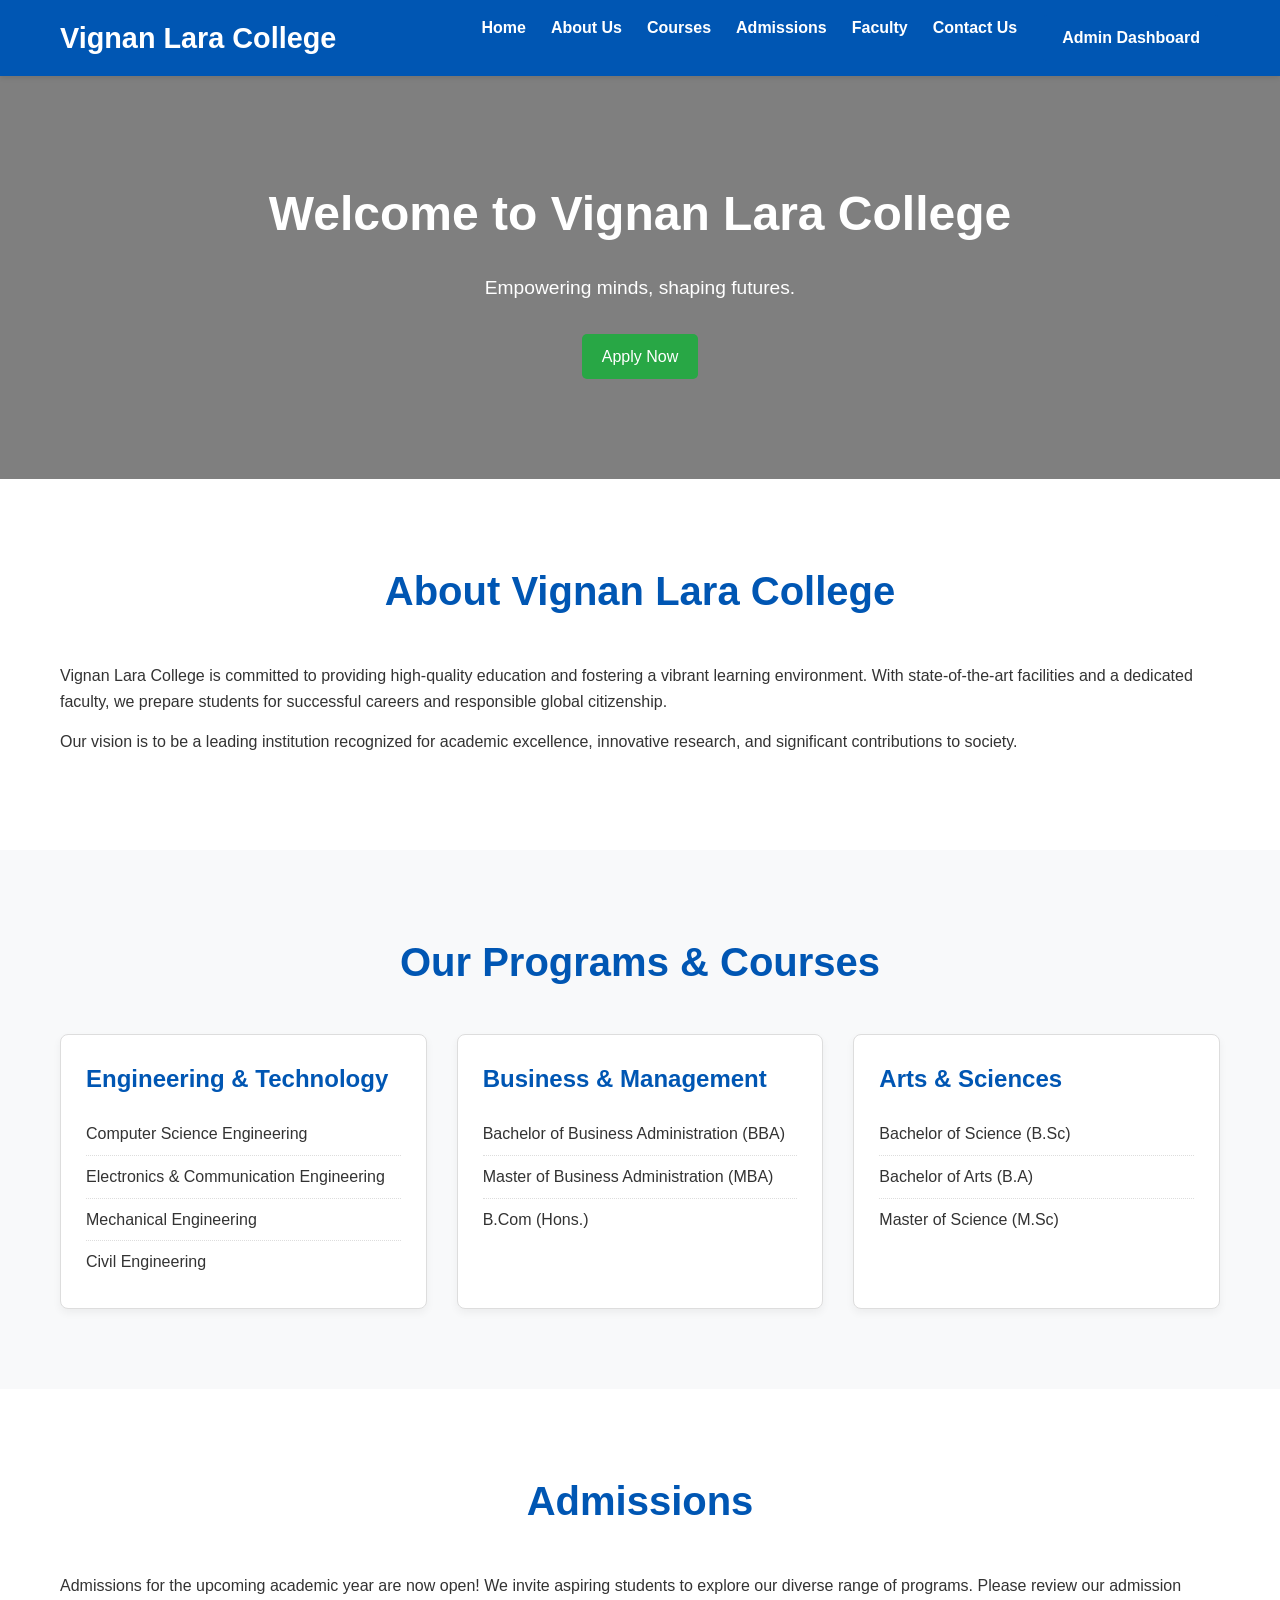
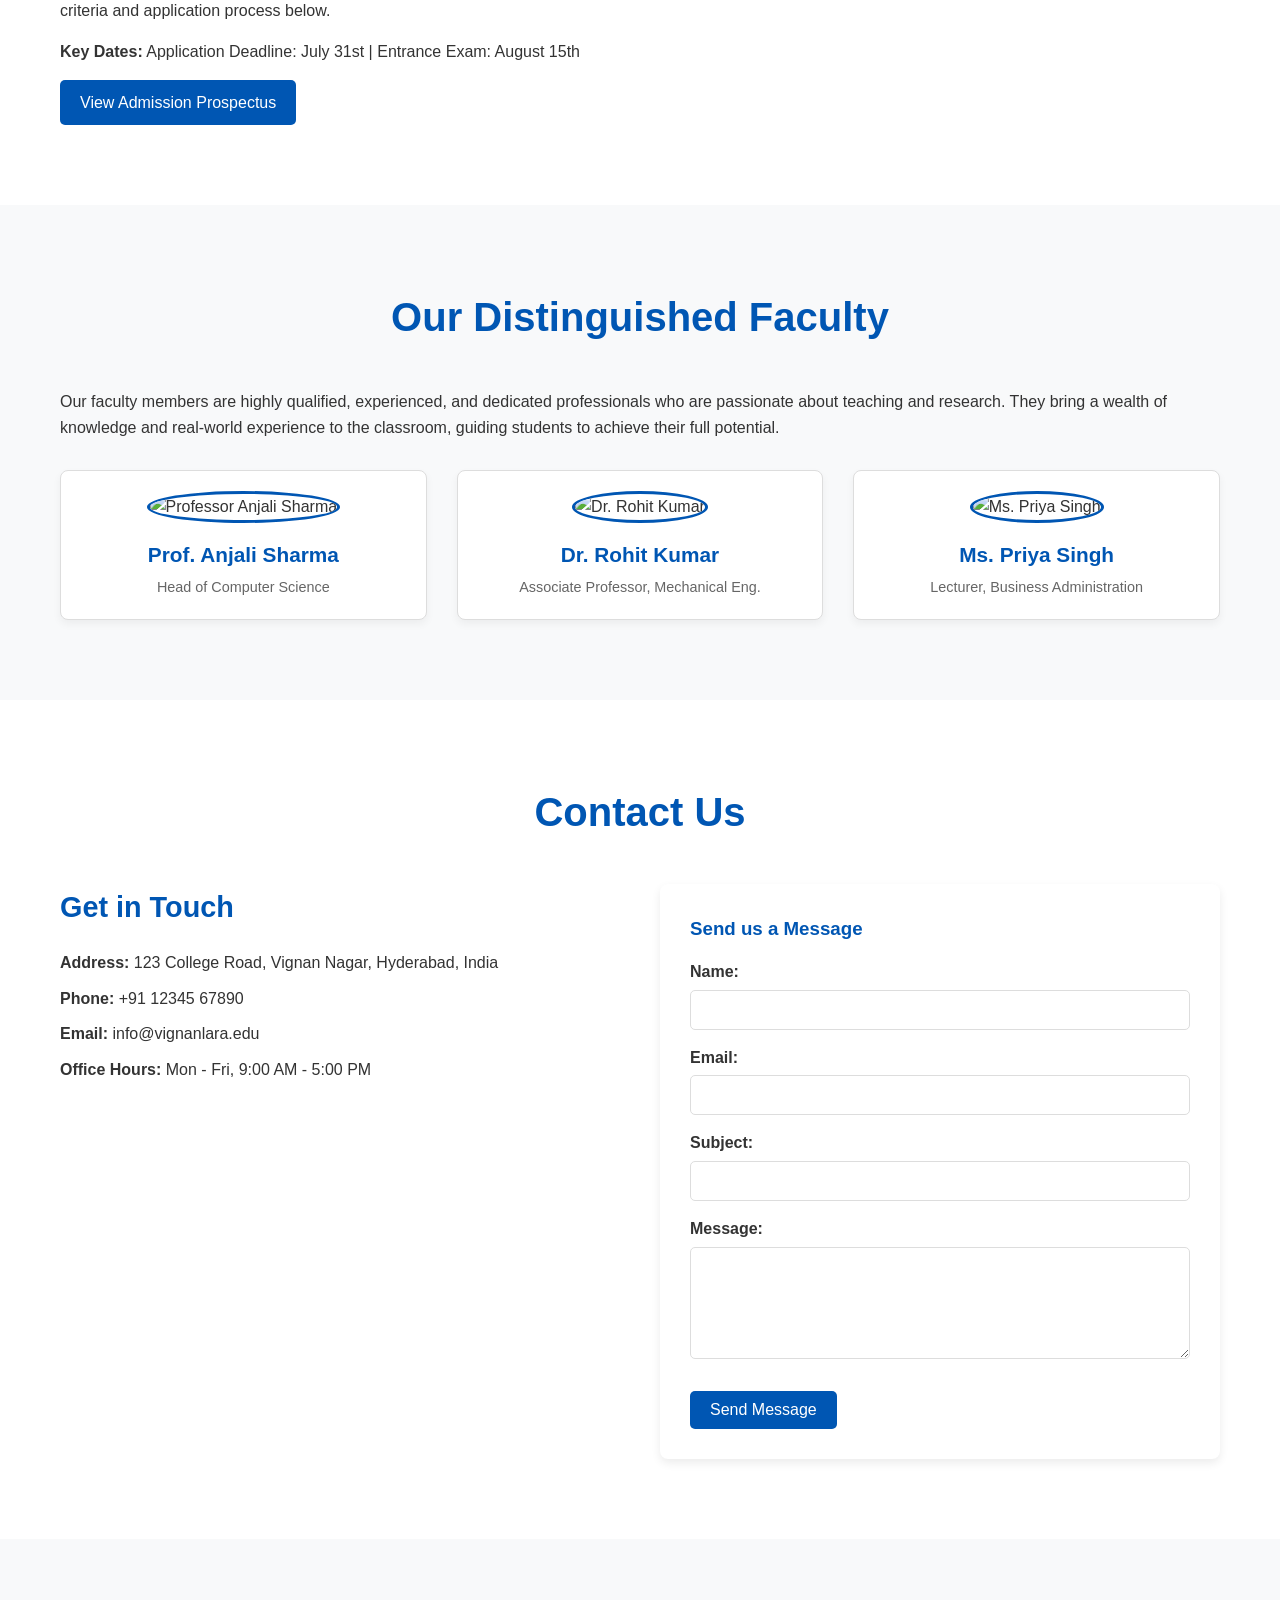
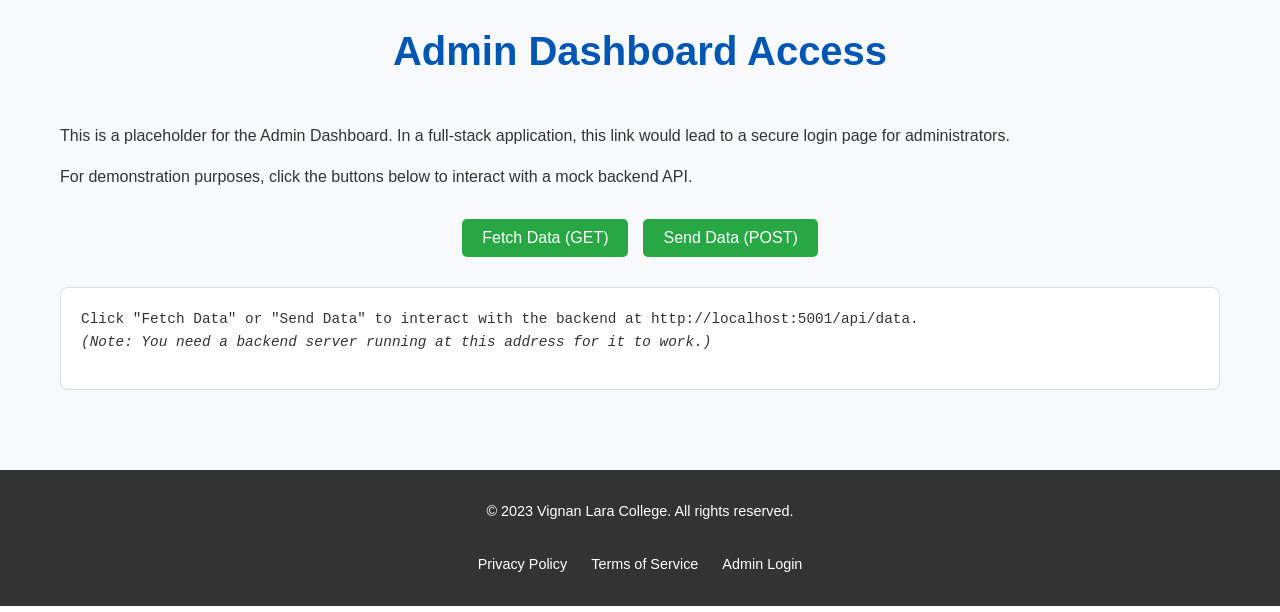
==== index.html @ eb087613 "Initial commit from NovaForge" ====
<!DOCTYPE html>
<html lang="en">
<head>
    <meta charset="UTF-8">
    <meta name="viewport" content="width=device-width, initial-scale=1.0">
    <title>Vignan Lara College - Empowering Minds, Shaping Futures</title>
    <link rel="icon" href="data:image/svg+xml,%3Csvg xmlns='http://www.w3.org/2000/svg' viewBox='0 0 100 100'%3E%3Ctext x='50%25' y='50%25' font-size='80' text-anchor='middle' dominant-baseline='central'%3E🎓%3C/text%3E%3C/svg%3E" type="image/svg+xml">
    <style>
        :root {
            --primary-color: #0056b3; /* A nice blue */
            --secondary-color: #28a745; /* Green for actions */
            --text-color: #333;
            --light-bg: #f8f9fa;
            --white: #fff;
            --gray-border: #ddd;
        }

        /* Basic Reset & Body Styling */
        * {
            margin: 0;
            padding: 0;
            box-sizing: border-box;
        }

        body {
            font-family: 'Segoe UI', Tahoma, Geneva, Verdana, sans-serif;
            line-height: 1.6;
            color: var(--text-color);
            background-color: var(--white);
            scroll-behavior: smooth;
        }

        .container {
            max-width: 1200px;
            margin: 0 auto;
            padding: 0 20px;
        }

        a {
            color: var(--primary-color);
            text-decoration: none;
        }

        a:hover {
            text-decoration: underline;
        }

        h1, h2, h3, h4, h5, h6 {
            margin-bottom: 15px;
            color: var(--primary-color);
        }

        p {
            margin-bottom: 15px;
        }

        /* Buttons */
        .btn {
            display: inline-block;
            background-color: var(--primary-color);
            color: var(--white);
            padding: 10px 20px;
            border-radius: 5px;
            text-decoration: none;
            transition: background-color 0.3s ease;
            border: none;
            cursor: pointer;
            font-size: 1rem;
        }

        .btn:hover {
            background-color: #004085;
            text-decoration: none;
        }

        .btn-secondary {
            background-color: var(--secondary-color);
        }

        .btn-secondary:hover {
            background-color: #218838;
        }

        /* Header & Navigation */
        header {
            background-color: var(--primary-color);
            color: var(--white);
            padding: 15px 0;
            position: sticky;
            top: 0;
            z-index: 1000;
            box-shadow: 0 2px 5px rgba(0,0,0,0.1);
        }

        header .container {
            display: flex;
            justify-content: space-between;
            align-items: center;
            flex-wrap: wrap; /* Allow wrapping on smaller screens */
        }

        .logo {
            font-size: 1.8rem;
            margin: 0;
        }

        .logo a {
            color: var(--white);
            text-decoration: none;
        }

        .nav-toggle {
            display: none; /* Hidden by default for larger screens */
            background: none;
            border: none;
            font-size: 2rem;
            color: var(--white);
            cursor: pointer;
        }

        .nav-menu {
            list-style: none;
            display: flex;
        }

        .nav-menu li {
            margin-left: 25px;
        }

        .nav-menu a {
            color: var(--white);
            text-decoration: none;
            font-weight: bold;
            transition: color 0.3s ease;
        }

        .nav-menu a:hover {
            color: #cceeff; /* Lighter blue */
            text-decoration: none;
        }
        
        /* Hero Section */
        .hero {
            background: linear-gradient(rgba(0, 0, 0, 0.5), rgba(0, 0, 0, 0.5)), url('https://via.placeholder.com/1500x500/0056b3/ffffff?text=VIGNAN+LARA+COLLEGE') no-repeat center center/cover;
            color: var(--white);
            text-align: center;
            padding: 100px 20px;
            min-height: 400px;
            display: flex;
            align-items: center;
            justify-content: center;
        }

        .hero h2 {
            font-size: 3rem;
            margin-bottom: 20px;
            color: var(--white);
        }

        .hero p {
            font-size: 1.2rem;
            margin-bottom: 30px;
        }

        /* Sections */
        .section {
            padding: 80px 0;
        }

        .section.bg-light {
            background-color: var(--light-bg);
        }

        .section h2 {
            text-align: center;
            margin-bottom: 40px;
            font-size: 2.5rem;
        }

        /* Course Grid */
        .course-grid {
            display: grid;
            grid-template-columns: repeat(auto-fit, minmax(280px, 1fr));
            gap: 30px;
            margin-top: 30px;
        }

        .course-item {
            background-color: var(--white);
            border: 1px solid var(--gray-border);
            border-radius: 8px;
            padding: 25px;
            box-shadow: 0 4px 8px rgba(0,0,0,0.05);
            transition: transform 0.3s ease, box-shadow 0.3s ease;
        }

        .course-item:hover {
            transform: translateY(-5px);
            box-shadow: 0 6px 12px rgba(0,0,0,0.1);
        }

        .course-item h3 {
            color: var(--primary-color);
            margin-bottom: 15px;
            font-size: 1.5rem;
        }

        .course-item ul {
            list-style: none;
            padding-left: 0;
        }

        .course-item ul li {
            padding: 8px 0;
            border-bottom: 1px dotted var(--gray-border);
        }

        .course-item ul li:last-child {
            border-bottom: none;
        }

        /* Faculty Grid */
        .faculty-grid {
            display: grid;
            grid-template-columns: repeat(auto-fit, minmax(220px, 1fr));
            gap: 30px;
            text-align: center;
            margin-top: 30px;
        }

        .faculty-item {
            background-color: var(--white);
            border: 1px solid var(--gray-border);
            border-radius: 8px;
            padding: 20px;
            box-shadow: 0 4px 8px rgba(0,0,0,0.05);
        }

        .faculty-item img {
            width: 100px;
            height: 100px;
            border-radius: 50%;
            object-fit: cover;
            margin-bottom: 15px;
            border: 3px solid var(--primary-color);
        }

        .faculty-item h3 {
            font-size: 1.3rem;
            margin-bottom: 5px;
        }

        .faculty-item p {
            color: #666;
            font-size: 0.9rem;
            margin-bottom: 0;
        }

        /* Contact Section */
        .contact-grid {
            display: grid;
            grid-template-columns: repeat(auto-fit, minmax(300px, 1fr));
            gap: 40px;
            margin-top: 30px;
        }

        .contact-info h3 {
            font-size: 1.8rem;
            margin-bottom: 20px;
        }

        .contact-info p {
            margin-bottom: 10px;
        }

        .contact-form-container {
            background-color: var(--white);
            padding: 30px;
            border-radius: 8px;
            box-shadow: 0 4px 10px rgba(0,0,0,0.08);
        }

        .contact-form .form-group {
            margin-bottom: 15px;
        }

        .contact-form label {
            display: block;
            margin-bottom: 5px;
            font-weight: bold;
        }

        .contact-form input[type="text"],
        .contact-form input[type="email"],
        .contact-form textarea {
            width: 100%;
            padding: 10px;
            border: 1px solid var(--gray-border);
            border-radius: 5px;
            font-size: 1rem;
        }

        .contact-form textarea {
            resize: vertical;
        }

        .contact-form button {
            width: auto;
            margin-top: 10px;
        }

        .message {
            margin-top: 15px;
            padding: 10px;
            border-radius: 5px;
            display: none; /* Hidden by default */
            font-weight: bold;
        }

        .message.success {
            background-color: #d4edda;
            color: #155724;
            border: 1px solid #c3e6cb;
        }

        .message.error {
            background-color: #f8d7da;
            color: #721c24;
            border: 1px solid #f5c6cb;
        }

        /* Backend Demo */
        .demo-actions {
            display: flex;
            gap: 15px;
            justify-content: center;
            margin-top: 30px;
            margin-bottom: 30px;
        }

        .response-area {
            background-color: var(--white);
            border: 1px solid var(--gray-border);
            border-radius: 8px;
            padding: 20px;
            min-height: 100px;
            white-space: pre-wrap; /* Preserve whitespace and break lines */
            font-family: 'Courier New', Courier, monospace;
            font-size: 0.9rem;
            overflow-x: auto;
        }
        
        /* Footer */
        footer {
            background-color: #333;
            color: var(--white);
            padding: 30px 0;
            text-align: center;
            font-size: 0.9rem;
        }

        footer .container {
            display: flex;
            flex-direction: column;
            gap: 15px;
        }

        .footer-links a {
            color: var(--white);
            margin: 0 10px;
            text-decoration: none;
        }

        .footer-links a:hover {
            text-decoration: underline;
        }

        /* Responsive Design */
        @media (max-width: 768px) {
            .nav-toggle {
                display: block;
            }

            .nav-menu {
                display: none;
                flex-direction: column;
                width: 100%;
                background-color: var(--primary-color);
                position: absolute;
                top: 70px; /* Adjust based on header height */
                left: 0;
                padding: 20px 0;
                box-shadow: 0 2px 5px rgba(0,0,0,0.1);
            }

            .nav-menu.active {
                display: flex;
            }

            .nav-menu li {
                margin: 0;
                text-align: center;
                padding: 10px 0;
                border-bottom: 1px solid rgba(255,255,255,0.1);
            }

            .nav-menu li:last-child {
                border-bottom: none;
            }

            .hero h2 {
                font-size: 2.5rem;
            }

            .section {
                padding: 60px 0;
            }

            .section h2 {
                font-size: 2rem;
            }

            .contact-grid {
                grid-template-columns: 1fr;
            }

            .course-grid, .faculty-grid {
                grid-template-columns: repeat(auto-fit, minmax(250px, 1fr));
            }

            .demo-actions {
                flex-direction: column;
            }
        }

        @media (max-width: 480px) {
            .hero h2 {
                font-size: 2rem;
            }
            .hero p {
                font-size: 1rem;
            }
            .logo {
                font-size: 1.5rem;
            }
        }
    </style>
</head>
<body>
    <header>
        <div class="container">
            <h1 class="logo"><a href="#home">Vignan Lara College</a></h1>
            <nav>
                <button class="nav-toggle" aria-label="Toggle navigation">&#9776;</button>
                <ul class="nav-menu">
                    <li><a href="#home">Home</a></li>
                    <li><a href="#about">About Us</a></li>
                    <li><a href="#courses">Courses</a></li>
                    <li><a href="#admissions">Admissions</a></li>
                    <li><a href="#faculty">Faculty</a></li>
                    <li><a href="#contact">Contact Us</a></li>
                    <li><a href="#admin-dashboard" class="btn btn-primary">Admin Dashboard</a></li>
                </ul>
            </nav>
        </div>
    </header>

    <main>
        <section id="home" class="hero">
            <div class="container">
                <h2>Welcome to Vignan Lara College</h2>
                <p>Empowering minds, shaping futures.</p>
                <a href="#admissions" class="btn btn-secondary">Apply Now</a>
            </div>
        </section>

        <section id="about" class="section">
            <div class="container">
                <h2>About Vignan Lara College</h2>
                <p>Vignan Lara College is committed to providing high-quality education and fostering a vibrant learning environment. With state-of-the-art facilities and a dedicated faculty, we prepare students for successful careers and responsible global citizenship.</p>
                <p>Our vision is to be a leading institution recognized for academic excellence, innovative research, and significant contributions to society.</p>
            </div>
        </section>

        <section id="courses" class="section bg-light">
            <div class="container">
                <h2>Our Programs & Courses</h2>
                <div class="course-grid">
                    <div class="course-item">
                        <h3>Engineering & Technology</h3>
                        <ul>
                            <li>Computer Science Engineering</li>
                            <li>Electronics & Communication Engineering</li>
                            <li>Mechanical Engineering</li>
                            <li>Civil Engineering</li>
                        </ul>
                    </div>
                    <div class="course-item">
                        <h3>Business & Management</h3>
                        <ul>
                            <li>Bachelor of Business Administration (BBA)</li>
                            <li>Master of Business Administration (MBA)</li>
                            <li>B.Com (Hons.)</li>
                        </ul>
                    </div>
                    <div class="course-item">
                        <h3>Arts & Sciences</h3>
                        <ul>
                            <li>Bachelor of Science (B.Sc)</li>
                            <li>Bachelor of Arts (B.A)</li>
                            <li>Master of Science (M.Sc)</li>
                        </ul>
                    </div>
                </div>
            </div>
        </section>

        <section id="admissions" class="section">
            <div class="container">
                <h2>Admissions</h2>
                <p>Admissions for the upcoming academic year are now open! We invite aspiring students to explore our diverse range of programs. Please review our admission criteria and application process below.</p>
                <p><strong>Key Dates:</strong> Application Deadline: July 31st | Entrance Exam: August 15th</p>
                <a href="#" class="btn btn-primary">View Admission Prospectus</a>
            </div>
        </section>

        <section id="faculty" class="section bg-light">
            <div class="container">
                <h2>Our Distinguished Faculty</h2>
                <p>Our faculty members are highly qualified, experienced, and dedicated professionals who are passionate about teaching and research. They bring a wealth of knowledge and real-world experience to the classroom, guiding students to achieve their full potential.</p>
                <div class="faculty-grid">
                    <div class="faculty-item">
                        <img src="https://via.placeholder.com/100x100?text=Prof.A" alt="Professor Anjali Sharma">
                        <h3>Prof. Anjali Sharma</h3>
                        <p>Head of Computer Science</p>
                    </div>
                    <div class="faculty-item">
                        <img src="https://via.placeholder.com/100x100?text=Dr.B" alt="Dr. Rohit Kumar">
                        <h3>Dr. Rohit Kumar</h3>
                        <p>Associate Professor, Mechanical Eng.</p>
                    </div>
                    <div class="faculty-item">
                        <img src="https://via.placeholder.com/100x100?text=Ms.C" alt="Ms. Priya Singh">
                        <h3>Ms. Priya Singh</h3>
                        <p>Lecturer, Business Administration</p>
                    </div>
                </div>
            </div>
        </section>

        <section id="contact" class="section">
            <div class="container">
                <h2>Contact Us</h2>
                <div class="contact-grid">
                    <div class="contact-info">
                        <h3>Get in Touch</h3>
                        <p><strong>Address:</strong> 123 College Road, Vignan Nagar, Hyderabad, India</p>
                        <p><strong>Phone:</strong> +91 12345 67890</p>
                        <p><strong>Email:</strong> info@vignanlara.edu</p>
                        <p><strong>Office Hours:</strong> Mon - Fri, 9:00 AM - 5:00 PM</p>
                    </div>
                    <div class="contact-form-container">
                        <h3>Send us a Message</h3>
                        <form id="contactForm" class="contact-form">
                            <div class="form-group">
                                <label for="name">Name:</label>
                                <input type="text" id="name" name="name" required>
                            </div>
                            <div class="form-group">
                                <label for="email">Email:</label>
                                <input type="email" id="email" name="email" required>
                            </div>
                            <div class="form-group">
                                <label for="subject">Subject:</label>
                                <input type="text" id="subject" name="subject">
                            </div>
                            <div class="form-group">
                                <label for="message">Message:</label>
                                <textarea id="message" name="message" rows="5" required></textarea>
                            </div>
                            <button type="submit" class="btn btn-primary">Send Message</button>
                            <div id="formMessage" class="message"></div>
                        </form>
                    </div>
                </div>
            </div>
        </section>

        <section id="admin-dashboard" class="section bg-light">
            <div class="container">
                <h2>Admin Dashboard Access</h2>
                <p>This is a placeholder for the Admin Dashboard. In a full-stack application, this link would lead to a secure login page for administrators.</p>
                <p>For demonstration purposes, click the buttons below to interact with a mock backend API.</p>
                <div class="demo-actions">
                    <button id="fetchDataBtn" class="btn btn-secondary">Fetch Data (GET)</button>
                    <button id="postDataBtn" class="btn btn-secondary">Send Data (POST)</button>
                </div>
                <div id="backendResponse" class="response-area">
                    <p><em>No data fetched yet.</em></p>
                </div>
            </div>
        </section>

    </main>

    <footer>
        <div class="container">
            <p>&copy; 2023 Vignan Lara College. All rights reserved.</p>
            <div class="footer-links">
                <a href="#privacy">Privacy Policy</a>
                <a href="#terms">Terms of Service</a>
                <a href="#admin-dashboard">Admin Login</a>
            </div>
        </div>
    </footer>

    <script>
        document.addEventListener('DOMContentLoaded', () => {
            // Smooth scrolling for navigation links
            document.querySelectorAll('a[href^="#"]').forEach(anchor => {
                anchor.addEventListener('click', function (e) {
                    e.preventDefault();
                    const targetId = this.getAttribute('href');
                    const targetElement = document.querySelector(targetId);
                    if (targetElement) {
                        const headerOffset = document.querySelector('header').offsetHeight;
                        const elementPosition = targetElement.getBoundingClientRect().top + window.pageYOffset;
                        const offsetPosition = elementPosition - (targetId === '#home' ? 0 : headerOffset); 

                        window.scrollTo({
                            top: offsetPosition,
                            behavior: 'smooth'
                        });
                        // Close mobile nav if open
                        const navMenu = document.querySelector('.nav-menu');
                        if (navMenu.classList.contains('active')) {
                            navMenu.classList.remove('active');
                        }
                    }
                });
            });

            // Mobile Navigation Toggle
            const navToggle = document.querySelector('.nav-toggle');
            const navMenu = document.querySelector('.nav-menu');

            if (navToggle && navMenu) {
                navToggle.addEventListener('click', () => {
                    navMenu.classList.toggle('active');
                });
            }

            // Contact Form Submission (Frontend only)
            const contactForm = document.getElementById('contactForm');
            const formMessage = document.getElementById('formMessage');

            if (contactForm && formMessage) {
                contactForm.addEventListener('submit', (e) => {
                    e.preventDefault(); // Prevent actual form submission

                    // Simple client-side validation
                    const name = document.getElementById('name').value.trim();
                    const email = document.getElementById('email').value.trim();
                    const message = document.getElementById('message').value.trim();

                    if (!name || !email || !message) {
                        formMessage.textContent = 'Please fill in all required fields.';
                        formMessage.className = 'message error';
                        formMessage.style.display = 'block';
                        return;
                    }

                    // Simulate success
                    formMessage.textContent = 'Thank you for your message! We will get back to you soon.';
                    formMessage.className = 'message success';
                    formMessage.style.display = 'block';

                    // Clear form fields after a short delay
                    setTimeout(() => {
                        contactForm.reset();
                        formMessage.style.display = 'none';
                    }, 3000);
                });
            }

            // Backend Data Demo (GET/POST)
            const fetchDataBtn = document.getElementById('fetchDataBtn');
            const postDataBtn = document.getElementById('postDataBtn');
            const backendResponseDiv = document.getElementById('backendResponse');
            const API_URL = 'http://localhost:5001/api/data';

            // Function to display response or error
            const displayResponse = (data, isError = false) => {
                if (isError) {
                    backendResponseDiv.innerHTML = `<p style="color: #721c24;">Error: ${data}</p>`;
                } else {
                    backendResponseDiv.innerHTML = `<p style="color: #155724;"><strong>Success!</strong> Response from backend:</p><pre>${JSON.stringify(data, null, 2)}</pre>`;
                }
            };

            // GET Request
            if (fetchDataBtn) {
                fetchDataBtn.addEventListener('click', async () => {
                    backendResponseDiv.innerHTML = '<p><em>Fetching data...</em></p>';
                    try {
                        const response = await fetch(API_URL, {
                            method: 'GET',
                            headers: {
                                'Content-Type': 'application/json'
                            }
                        });

                        if (!response.ok) {
                            throw new Error(`HTTP error! Status: ${response.status} - ${response.statusText || 'Unknown error'}`);
                        }

                        const data = await response.json();
                        displayResponse(data);

                    } catch (error) {
                        console.error('Fetch GET error:', error);
                        displayResponse(`Could not connect to backend or fetch data. Please ensure 'http://localhost:5001' is running. Error: ${error.message}`, true);
                    }
                });
            }

            // POST Request
            if (postDataBtn) {
                postDataBtn.addEventListener('click', async () => {
                    backendResponseDiv.innerHTML = '<p><em>Sending data...</em></p>';
                    const dummyData = {
                        message: "Hello from Vignan Lara College!",
                        timestamp: new Date().toISOString(),
                        source: "frontend"
                    };

                    try {
                        const response = await fetch(API_URL, {
                            method: 'POST',
                            headers: {
                                'Content-Type': 'application/json'
                            },
                            body: JSON.stringify(dummyData)
                        });

                        if (!response.ok) {
                            throw new Error(`HTTP error! Status: ${response.status} - ${response.statusText || 'Unknown error'}`);
                        }

                        const data = await response.json();
                        displayResponse(data);

                    } catch (error) {
                        console.error('Fetch POST error:', error);
                        displayResponse(`Could not connect to backend or send data. Please ensure 'http://localhost:5001' is running. Error: ${error.message}`, true);
                    }
                });
            }

            // Initial message for backend demo
            if (backendResponseDiv) {
                backendResponseDiv.innerHTML = `<p>Click "Fetch Data" or "Send Data" to interact with the backend at <code>${API_URL}</code>. <br><em>(Note: You need a backend server running at this address for it to work.)</em></p>`;
            }

        });
    </script>
</body>
</html>
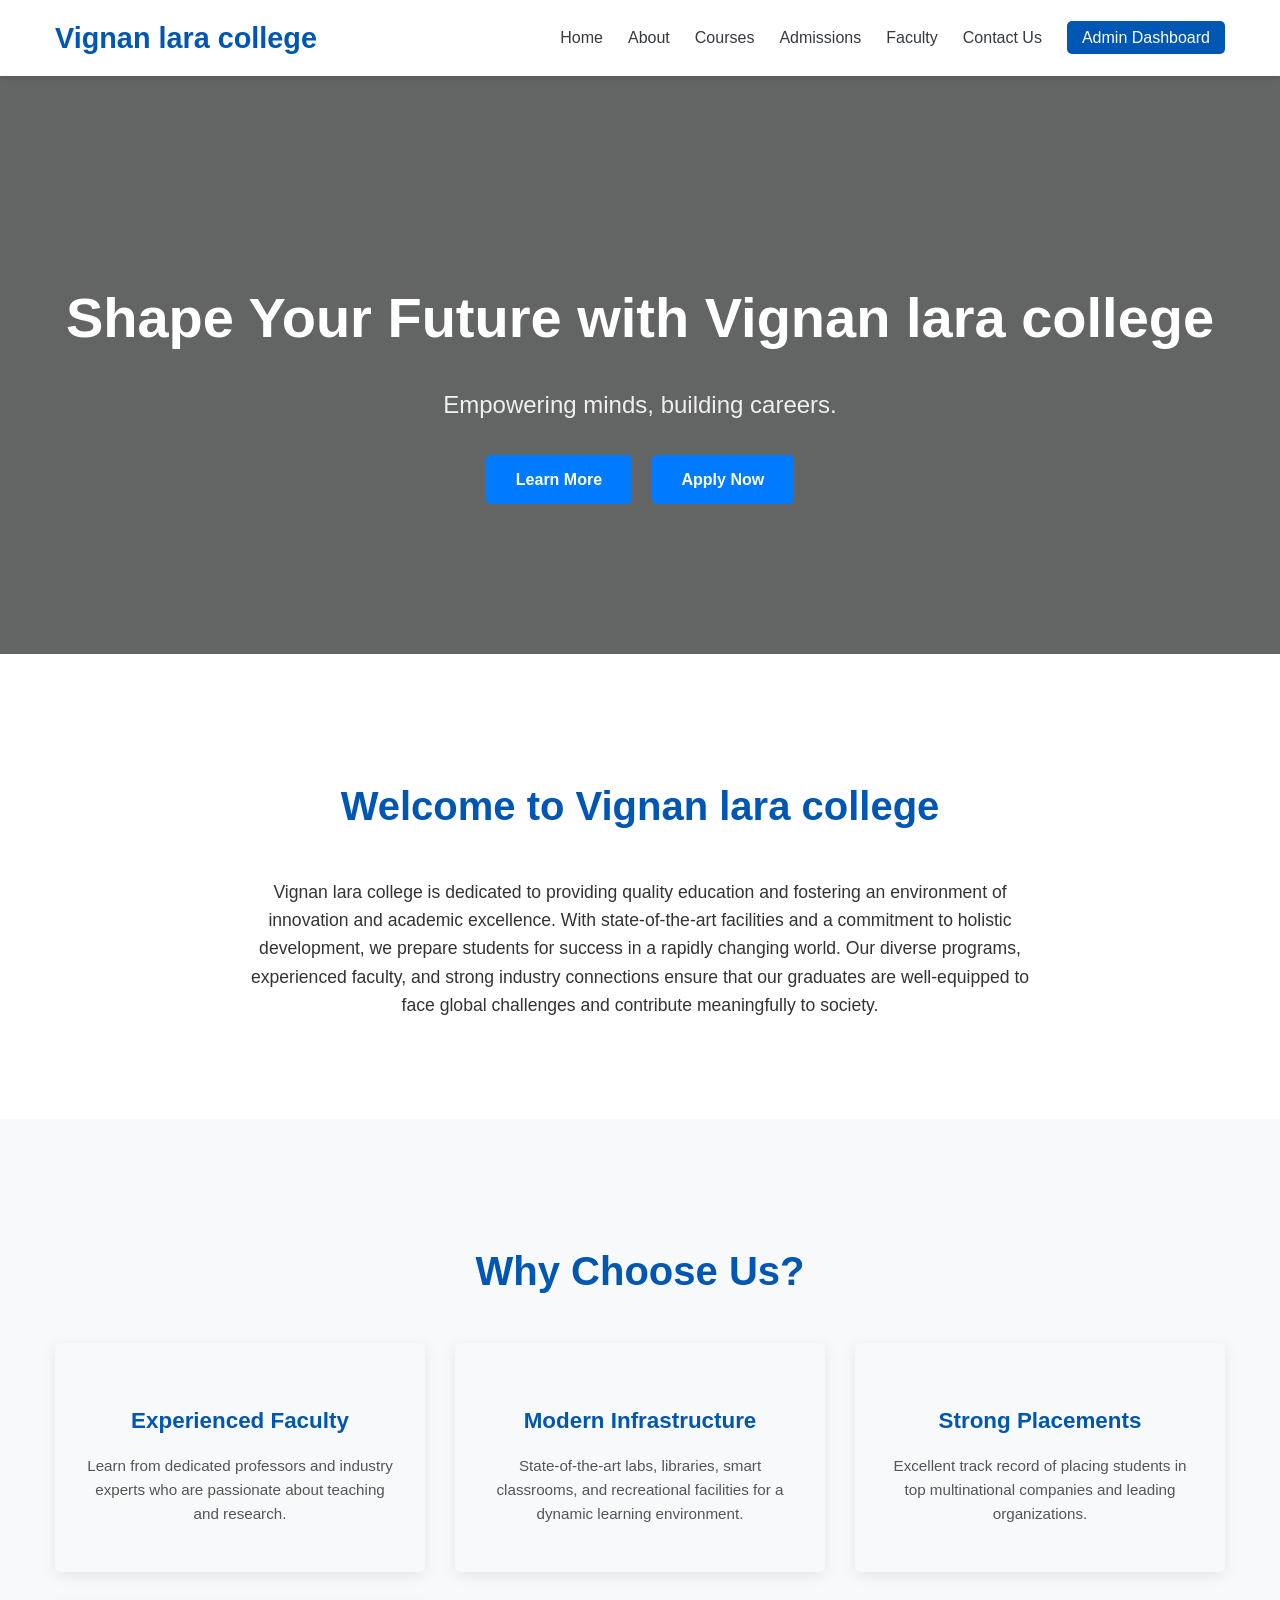
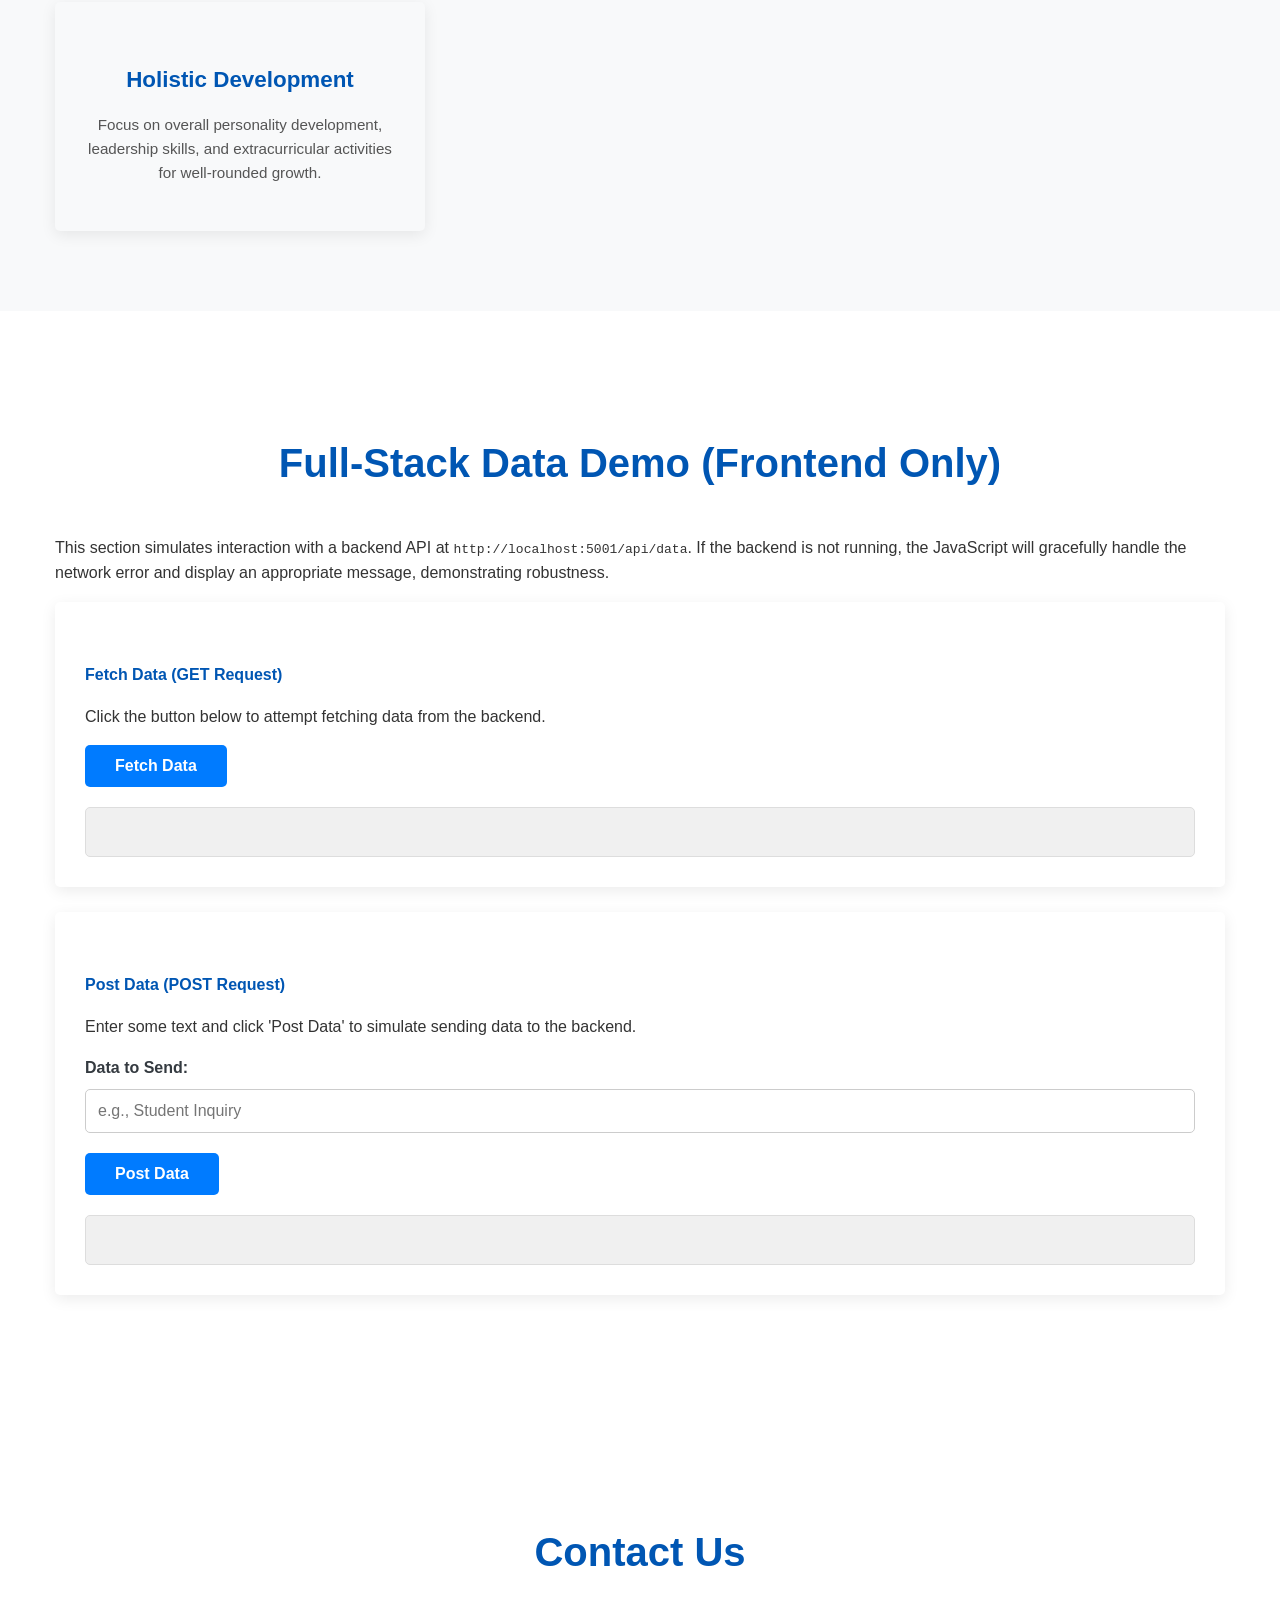
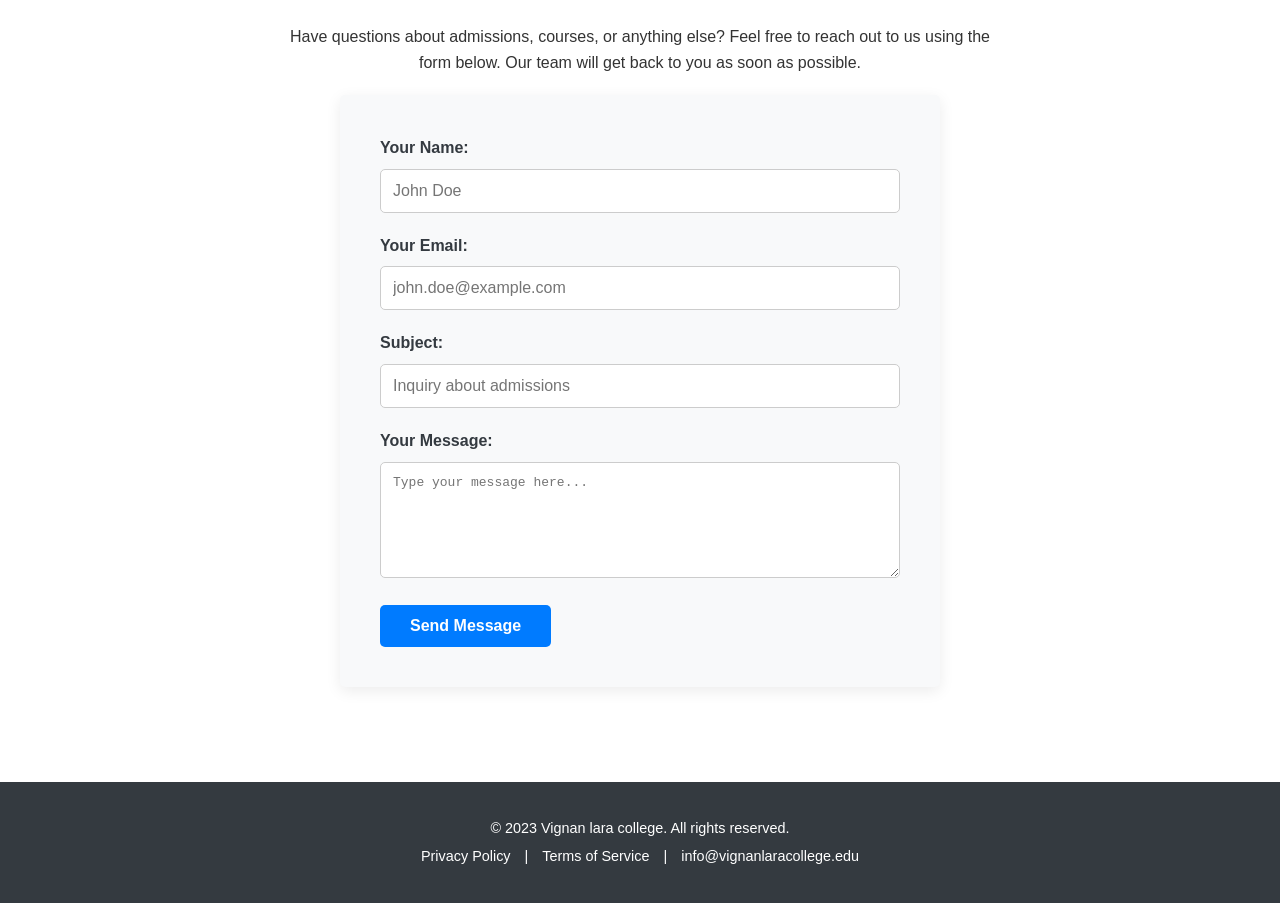
==== commit ecff3f82: "Initial commit from NovaForge" ====
--- a/index.html
+++ b/index.html
@@ -3,445 +3,359 @@
 <head>
     <meta charset="UTF-8">
     <meta name="viewport" content="width=device-width, initial-scale=1.0">
-    <title>Vignan Lara College - Empowering Minds, Shaping Futures</title>
+    <title>Vignan lara college - Your Future Starts Here</title>
     <link rel="icon" href="data:image/svg+xml,%3Csvg xmlns='http://www.w3.org/2000/svg' viewBox='0 0 100 100'%3E%3Ctext x='50%25' y='50%25' font-size='80' text-anchor='middle' dominant-baseline='central'%3E🎓%3C/text%3E%3C/svg%3E" type="image/svg+xml">
     <style>
+        /* Basic Reset & Global Styles */
         :root {
-            --primary-color: #0056b3; /* A nice blue */
-            --secondary-color: #28a745; /* Green for actions */
+            --primary-color: #0056b3;
+            --secondary-color: #007bff;
+            --dark-color: #343a40;
+            --light-color: #f8f9fa;
+            --white-color: #ffffff;
             --text-color: #333;
-            --light-bg: #f8f9fa;
-            --white: #fff;
-            --gray-border: #ddd;
-        }
-
-        /* Basic Reset & Body Styling */
-        * {
+            --border-radius: 5px;
+            --transition-speed: 0.3s ease;
+        }
+
+        body {
+            font-family: 'Segoe UI', Tahoma, Geneva, Verdana, sans-serif;
             margin: 0;
             padding: 0;
             box-sizing: border-box;
-        }
-
-        body {
-            font-family: 'Segoe UI', Tahoma, Geneva, Verdana, sans-serif;
             line-height: 1.6;
             color: var(--text-color);
-            background-color: var(--white);
+            background-color: var(--light-color);
             scroll-behavior: smooth;
+        }
+
+        *, *::before, *::after {
+            box-sizing: inherit;
+        }
+
+        a {
+            text-decoration: none;
+            color: var(--secondary-color);
+            transition: color var(--transition-speed);
+        }
+
+        a:hover {
+            color: var(--primary-color);
+        }
+
+        ul {
+            list-style: none;
+            padding: 0;
+            margin: 0;
+        }
+
+        h1, h2, h3, h4, h5, h6 {
+            color: var(--dark-color);
+            margin-bottom: 0.5em;
         }
 
         .container {
             max-width: 1200px;
             margin: 0 auto;
-            padding: 0 20px;
-        }
-
-        a {
-            color: var(--primary-color);
-            text-decoration: none;
-        }
-
-        a:hover {
-            text-decoration: underline;
-        }
-
-        h1, h2, h3, h4, h5, h6 {
-            margin-bottom: 15px;
-            color: var(--primary-color);
-        }
-
-        p {
-            margin-bottom: 15px;
-        }
-
-        /* Buttons */
-        .btn {
-            display: inline-block;
-            background-color: var(--primary-color);
-            color: var(--white);
-            padding: 10px 20px;
-            border-radius: 5px;
-            text-decoration: none;
-            transition: background-color 0.3s ease;
-            border: none;
-            cursor: pointer;
-            font-size: 1rem;
-        }
-
-        .btn:hover {
-            background-color: #004085;
-            text-decoration: none;
-        }
-
-        .btn-secondary {
-            background-color: var(--secondary-color);
-        }
-
-        .btn-secondary:hover {
-            background-color: #218838;
-        }
-
-        /* Header & Navigation */
+            padding: 0 15px;
+        }
+
+        .section-padding {
+            padding: 80px 0;
+        }
+
+        .bg-dark {
+            background-color: var(--dark-color);
+            color: var(--white-color);
+        }
+
+        .bg-light {
+            background-color: var(--white-color);
+        }
+
+        .text-white {
+            color: var(--white-color) !important;
+        }
+
+        .mt-3 { margin-top: 15px; }
+        .mt-4 { margin-top: 20px; }
+
+
+        /* Header */
         header {
-            background-color: var(--primary-color);
-            color: var(--white);
+            background-color: var(--white-color);
             padding: 15px 0;
+            box-shadow: 0 2px 5px rgba(0,0,0,0.1);
             position: sticky;
             top: 0;
             z-index: 1000;
-            box-shadow: 0 2px 5px rgba(0,0,0,0.1);
         }
 
         header .container {
             display: flex;
             justify-content: space-between;
             align-items: center;
-            flex-wrap: wrap; /* Allow wrapping on smaller screens */
         }
 
         .logo {
-            font-size: 1.8rem;
+            font-size: 1.8em;
             margin: 0;
         }
 
         .logo a {
-            color: var(--white);
-            text-decoration: none;
-        }
-
-        .nav-toggle {
-            display: none; /* Hidden by default for larger screens */
-            background: none;
-            border: none;
-            font-size: 2rem;
-            color: var(--white);
-            cursor: pointer;
-        }
-
-        .nav-menu {
-            list-style: none;
+            color: var(--primary-color);
+            font-weight: bold;
+        }
+
+        nav ul {
             display: flex;
         }
 
-        .nav-menu li {
+        nav ul li {
             margin-left: 25px;
         }
 
-        .nav-menu a {
-            color: var(--white);
-            text-decoration: none;
-            font-weight: bold;
-            transition: color 0.3s ease;
-        }
-
-        .nav-menu a:hover {
-            color: #cceeff; /* Lighter blue */
-            text-decoration: none;
-        }
-        
+        nav ul li a {
+            color: var(--dark-color);
+            font-weight: 500;
+            transition: color var(--transition-speed);
+            padding: 5px 0;
+        }
+
+        nav ul li a:hover,
+        nav ul li a.active {
+            color: var(--secondary-color);
+        }
+
+        .admin-link {
+            background-color: var(--primary-color);
+            color: var(--white-color) !important;
+            padding: 8px 15px;
+            border-radius: var(--border-radius);
+            transition: background-color var(--transition-speed);
+        }
+
+        .admin-link:hover {
+            background-color: var(--secondary-color);
+        }
+
         /* Hero Section */
-        .hero {
-            background: linear-gradient(rgba(0, 0, 0, 0.5), rgba(0, 0, 0, 0.5)), url('https://via.placeholder.com/1500x500/0056b3/ffffff?text=VIGNAN+LARA+COLLEGE') no-repeat center center/cover;
-            color: var(--white);
+        #hero {
+            background: linear-gradient(rgba(0, 0, 0, 0.6), rgba(0, 0, 0, 0.6)), url('https://via.placeholder.com/1600x600/0056b3/ffffff?text=Vignan+lara+college+Campus') no-repeat center center/cover;
+            color: var(--white-color);
             text-align: center;
-            padding: 100px 20px;
-            min-height: 400px;
+            padding: 150px 0;
             display: flex;
             align-items: center;
             justify-content: center;
-        }
-
-        .hero h2 {
-            font-size: 3rem;
-            margin-bottom: 20px;
-            color: var(--white);
-        }
-
-        .hero p {
-            font-size: 1.2rem;
+            min-height: 60vh;
+        }
+
+        #hero h2 {
+            font-size: 3.5em;
+            margin-bottom: 10px;
+            color: var(--white-color);
+        }
+
+        #hero p {
+            font-size: 1.5em;
             margin-bottom: 30px;
-        }
-
-        /* Sections */
-        .section {
-            padding: 80px 0;
-        }
-
-        .section.bg-light {
-            background-color: var(--light-bg);
-        }
-
-        .section h2 {
+            opacity: 0.9;
+        }
+
+        .btn {
+            display: inline-block;
+            background-color: var(--secondary-color);
+            color: var(--white-color);
+            padding: 12px 30px;
+            border-radius: var(--border-radius);
+            font-weight: bold;
+            transition: background-color var(--transition-speed);
+            border: none;
+            cursor: pointer;
+            font-size: 1em;
+        }
+
+        .btn:hover {
+            background-color: var(--primary-color);
+        }
+
+        /* About & Features Sections */
+        #about h3, #features h3, #data-demo h3, #contact h3 {
             text-align: center;
+            font-size: 2.5em;
             margin-bottom: 40px;
-            font-size: 2.5rem;
-        }
-
-        /* Course Grid */
-        .course-grid {
+            color: var(--primary-color);
+        }
+
+        #about p {
+            font-size: 1.1em;
+            text-align: center;
+            max-width: 800px;
+            margin: 0 auto 20px auto;
+        }
+
+        .feature-grid {
             display: grid;
             grid-template-columns: repeat(auto-fit, minmax(280px, 1fr));
             gap: 30px;
+            margin-top: 40px;
+        }
+
+        .feature-card {
+            background-color: var(--light-color);
+            padding: 30px;
+            border-radius: var(--border-radius);
+            box-shadow: 0 4px 15px rgba(0,0,0,0.08);
+            text-align: center;
+            transition: transform var(--transition-speed), box-shadow var(--transition-speed);
+        }
+
+        .feature-card:hover {
+            transform: translateY(-5px);
+            box-shadow: 0 6px 20px rgba(0,0,0,0.12);
+        }
+
+        .feature-card h4 {
+            color: var(--primary-color);
+            font-size: 1.4em;
+            margin-bottom: 10px;
+        }
+
+        .feature-card p {
+            color: #555;
+            font-size: 0.95em;
+        }
+
+        /* Data Demo Section */
+        #data-demo h4 {
+            color: var(--primary-color);
             margin-top: 30px;
-        }
-
-        .course-item {
-            background-color: var(--white);
-            border: 1px solid var(--gray-border);
-            border-radius: 8px;
-            padding: 25px;
-            box-shadow: 0 4px 8px rgba(0,0,0,0.05);
-            transition: transform 0.3s ease, box-shadow 0.3s ease;
-        }
-
-        .course-item:hover {
-            transform: translateY(-5px);
-            box-shadow: 0 6px 12px rgba(0,0,0,0.1);
-        }
-
-        .course-item h3 {
-            color: var(--primary-color);
             margin-bottom: 15px;
-            font-size: 1.5rem;
-        }
-
-        .course-item ul {
-            list-style: none;
-            padding-left: 0;
-        }
-
-        .course-item ul li {
-            padding: 8px 0;
-            border-bottom: 1px dotted var(--gray-border);
-        }
-
-        .course-item ul li:last-child {
-            border-bottom: none;
-        }
-
-        /* Faculty Grid */
-        .faculty-grid {
-            display: grid;
-            grid-template-columns: repeat(auto-fit, minmax(220px, 1fr));
-            gap: 30px;
-            text-align: center;
-            margin-top: 30px;
-        }
-
-        .faculty-item {
-            background-color: var(--white);
-            border: 1px solid var(--gray-border);
-            border-radius: 8px;
-            padding: 20px;
-            box-shadow: 0 4px 8px rgba(0,0,0,0.05);
-        }
-
-        .faculty-item img {
-            width: 100px;
-            height: 100px;
-            border-radius: 50%;
-            object-fit: cover;
-            margin-bottom: 15px;
-            border: 3px solid var(--primary-color);
-        }
-
-        .faculty-item h3 {
-            font-size: 1.3rem;
-            margin-bottom: 5px;
-        }
-
-        .faculty-item p {
-            color: #666;
-            font-size: 0.9rem;
-            margin-bottom: 0;
-        }
-
-        /* Contact Section */
-        .contact-grid {
-            display: grid;
-            grid-template-columns: repeat(auto-fit, minmax(300px, 1fr));
-            gap: 40px;
-            margin-top: 30px;
-        }
-
-        .contact-info h3 {
-            font-size: 1.8rem;
+        }
+
+        .data-controls {
+            background-color: var(--white-color);
+            padding: 30px;
+            border-radius: var(--border-radius);
+            box-shadow: 0 4px 15px rgba(0,0,0,0.08);
+            margin-bottom: 25px;
+        }
+
+        .data-result {
+            margin-top: 20px;
+            padding: 15px;
+            background-color: #f0f0f0;
+            border: 1px solid #ddd;
+            border-radius: var(--border-radius);
+            font-family: monospace;
+            white-space: pre-wrap;
+            word-wrap: break-word;
+            min-height: 50px;
+        }
+        
+        /* Form Styles */
+        .form-group {
             margin-bottom: 20px;
         }
 
-        .contact-info p {
-            margin-bottom: 10px;
-        }
-
-        .contact-form-container {
-            background-color: var(--white);
-            padding: 30px;
-            border-radius: 8px;
-            box-shadow: 0 4px 10px rgba(0,0,0,0.08);
-        }
-
-        .contact-form .form-group {
-            margin-bottom: 15px;
-        }
-
-        .contact-form label {
+        .form-group label {
             display: block;
-            margin-bottom: 5px;
+            margin-bottom: 8px;
             font-weight: bold;
-        }
-
-        .contact-form input[type="text"],
-        .contact-form input[type="email"],
-        .contact-form textarea {
+            color: var(--dark-color);
+        }
+
+        .form-group input[type="text"],
+        .form-group input[type="email"],
+        .form-group textarea {
             width: 100%;
-            padding: 10px;
-            border: 1px solid var(--gray-border);
-            border-radius: 5px;
-            font-size: 1rem;
-        }
-
-        .contact-form textarea {
+            padding: 12px;
+            border: 1px solid #ccc;
+            border-radius: var(--border-radius);
+            font-size: 1em;
+            transition: border-color var(--transition-speed), box-shadow var(--transition-speed);
+        }
+
+        .form-group input:focus,
+        .form-group textarea:focus {
+            border-color: var(--secondary-color);
+            box-shadow: 0 0 0 3px rgba(0, 123, 255, 0.25);
+            outline: none;
+        }
+
+        textarea {
             resize: vertical;
         }
 
-        .contact-form button {
-            width: auto;
-            margin-top: 10px;
-        }
-
-        .message {
-            margin-top: 15px;
-            padding: 10px;
-            border-radius: 5px;
-            display: none; /* Hidden by default */
-            font-weight: bold;
-        }
-
-        .message.success {
-            background-color: #d4edda;
-            color: #155724;
-            border: 1px solid #c3e6cb;
-        }
-
-        .message.error {
-            background-color: #f8d7da;
-            color: #721c24;
-            border: 1px solid #f5c6cb;
-        }
-
-        /* Backend Demo */
-        .demo-actions {
-            display: flex;
-            gap: 15px;
-            justify-content: center;
-            margin-top: 30px;
-            margin-bottom: 30px;
-        }
-
-        .response-area {
-            background-color: var(--white);
-            border: 1px solid var(--gray-border);
-            border-radius: 8px;
-            padding: 20px;
-            min-height: 100px;
-            white-space: pre-wrap; /* Preserve whitespace and break lines */
-            font-family: 'Courier New', Courier, monospace;
-            font-size: 0.9rem;
-            overflow-x: auto;
-        }
-        
+        .contact-form {
+            max-width: 600px;
+            margin: 0 auto;
+            background-color: var(--light-color);
+            padding: 40px;
+            border-radius: var(--border-radius);
+            box-shadow: 0 4px 15px rgba(0,0,0,0.08);
+        }
+
         /* Footer */
         footer {
-            background-color: #333;
-            color: var(--white);
+            background-color: var(--dark-color);
+            color: var(--white-color);
+            text-align: center;
             padding: 30px 0;
-            text-align: center;
-            font-size: 0.9rem;
-        }
-
-        footer .container {
-            display: flex;
-            flex-direction: column;
-            gap: 15px;
-        }
-
-        .footer-links a {
-            color: var(--white);
+            font-size: 0.9em;
+        }
+
+        footer p {
+            margin: 5px 0;
+        }
+
+        footer a {
+            color: var(--white-color);
             margin: 0 10px;
-            text-decoration: none;
-        }
-
-        .footer-links a:hover {
-            text-decoration: underline;
+            transition: color var(--transition-speed);
+        }
+
+        footer a:hover {
+            color: var(--secondary-color);
         }
 
         /* Responsive Design */
         @media (max-width: 768px) {
-            .nav-toggle {
-                display: block;
-            }
-
-            .nav-menu {
-                display: none;
+            header .container {
                 flex-direction: column;
-                width: 100%;
-                background-color: var(--primary-color);
-                position: absolute;
-                top: 70px; /* Adjust based on header height */
-                left: 0;
-                padding: 20px 0;
-                box-shadow: 0 2px 5px rgba(0,0,0,0.1);
-            }
-
-            .nav-menu.active {
-                display: flex;
-            }
-
-            .nav-menu li {
-                margin: 0;
                 text-align: center;
-                padding: 10px 0;
-                border-bottom: 1px solid rgba(255,255,255,0.1);
-            }
-
-            .nav-menu li:last-child {
-                border-bottom: none;
-            }
-
-            .hero h2 {
-                font-size: 2.5rem;
-            }
-
-            .section {
+            }
+
+            nav ul {
+                flex-direction: column;
+                margin-top: 15px;
+            }
+
+            nav ul li {
+                margin: 5px 0;
+            }
+
+            #hero {
+                padding: 100px 0;
+            }
+            #hero h2 {
+                font-size: 2.5em;
+            }
+            #hero p {
+                font-size: 1.2em;
+            }
+
+            .section-padding {
                 padding: 60px 0;
             }
 
-            .section h2 {
-                font-size: 2rem;
-            }
-
-            .contact-grid {
+            #about h3, #features h3, #data-demo h3, #contact h3 {
+                font-size: 2em;
+            }
+
+            .feature-grid {
                 grid-template-columns: 1fr;
-            }
-
-            .course-grid, .faculty-grid {
-                grid-template-columns: repeat(auto-fit, minmax(250px, 1fr));
-            }
-
-            .demo-actions {
-                flex-direction: column;
-            }
-        }
-
-        @media (max-width: 480px) {
-            .hero h2 {
-                font-size: 2rem;
-            }
-            .hero p {
-                font-size: 1rem;
-            }
-            .logo {
-                font-size: 1.5rem;
             }
         }
     </style>
@@ -449,319 +363,288 @@
 <body>
     <header>
         <div class="container">
-            <h1 class="logo"><a href="#home">Vignan Lara College</a></h1>
+            <h1 class="logo"><a href="#">Vignan lara college</a></h1>
             <nav>
-                <button class="nav-toggle" aria-label="Toggle navigation">&#9776;</button>
-                <ul class="nav-menu">
-                    <li><a href="#home">Home</a></li>
-                    <li><a href="#about">About Us</a></li>
+                <ul>
+                    <li><a href="#hero">Home</a></li>
+                    <li><a href="#about">About</a></li>
                     <li><a href="#courses">Courses</a></li>
                     <li><a href="#admissions">Admissions</a></li>
                     <li><a href="#faculty">Faculty</a></li>
                     <li><a href="#contact">Contact Us</a></li>
-                    <li><a href="#admin-dashboard" class="btn btn-primary">Admin Dashboard</a></li>
+                    <li><a href="admin-dashboard.html" class="admin-link">Admin Dashboard</a></li>
                 </ul>
             </nav>
         </div>
     </header>
 
-    <main>
-        <section id="home" class="hero">
-            <div class="container">
-                <h2>Welcome to Vignan Lara College</h2>
-                <p>Empowering minds, shaping futures.</p>
-                <a href="#admissions" class="btn btn-secondary">Apply Now</a>
-            </div>
-        </section>
-
-        <section id="about" class="section">
-            <div class="container">
-                <h2>About Vignan Lara College</h2>
-                <p>Vignan Lara College is committed to providing high-quality education and fostering a vibrant learning environment. With state-of-the-art facilities and a dedicated faculty, we prepare students for successful careers and responsible global citizenship.</p>
-                <p>Our vision is to be a leading institution recognized for academic excellence, innovative research, and significant contributions to society.</p>
-            </div>
-        </section>
-
-        <section id="courses" class="section bg-light">
-            <div class="container">
-                <h2>Our Programs & Courses</h2>
-                <div class="course-grid">
-                    <div class="course-item">
-                        <h3>Engineering & Technology</h3>
-                        <ul>
-                            <li>Computer Science Engineering</li>
-                            <li>Electronics & Communication Engineering</li>
-                            <li>Mechanical Engineering</li>
-                            <li>Civil Engineering</li>
-                        </ul>
-                    </div>
-                    <div class="course-item">
-                        <h3>Business & Management</h3>
-                        <ul>
-                            <li>Bachelor of Business Administration (BBA)</li>
-                            <li>Master of Business Administration (MBA)</li>
-                            <li>B.Com (Hons.)</li>
-                        </ul>
-                    </div>
-                    <div class="course-item">
-                        <h3>Arts & Sciences</h3>
-                        <ul>
-                            <li>Bachelor of Science (B.Sc)</li>
-                            <li>Bachelor of Arts (B.A)</li>
-                            <li>Master of Science (M.Sc)</li>
-                        </ul>
-                    </div>
-                </div>
-            </div>
-        </section>
-
-        <section id="admissions" class="section">
-            <div class="container">
-                <h2>Admissions</h2>
-                <p>Admissions for the upcoming academic year are now open! We invite aspiring students to explore our diverse range of programs. Please review our admission criteria and application process below.</p>
-                <p><strong>Key Dates:</strong> Application Deadline: July 31st | Entrance Exam: August 15th</p>
-                <a href="#" class="btn btn-primary">View Admission Prospectus</a>
-            </div>
-        </section>
-
-        <section id="faculty" class="section bg-light">
-            <div class="container">
-                <h2>Our Distinguished Faculty</h2>
-                <p>Our faculty members are highly qualified, experienced, and dedicated professionals who are passionate about teaching and research. They bring a wealth of knowledge and real-world experience to the classroom, guiding students to achieve their full potential.</p>
-                <div class="faculty-grid">
-                    <div class="faculty-item">
-                        <img src="https://via.placeholder.com/100x100?text=Prof.A" alt="Professor Anjali Sharma">
-                        <h3>Prof. Anjali Sharma</h3>
-                        <p>Head of Computer Science</p>
-                    </div>
-                    <div class="faculty-item">
-                        <img src="https://via.placeholder.com/100x100?text=Dr.B" alt="Dr. Rohit Kumar">
-                        <h3>Dr. Rohit Kumar</h3>
-                        <p>Associate Professor, Mechanical Eng.</p>
-                    </div>
-                    <div class="faculty-item">
-                        <img src="https://via.placeholder.com/100x100?text=Ms.C" alt="Ms. Priya Singh">
-                        <h3>Ms. Priya Singh</h3>
-                        <p>Lecturer, Business Administration</p>
-                    </div>
-                </div>
-            </div>
-        </section>
-
-        <section id="contact" class="section">
-            <div class="container">
-                <h2>Contact Us</h2>
-                <div class="contact-grid">
-                    <div class="contact-info">
-                        <h3>Get in Touch</h3>
-                        <p><strong>Address:</strong> 123 College Road, Vignan Nagar, Hyderabad, India</p>
-                        <p><strong>Phone:</strong> +91 12345 67890</p>
-                        <p><strong>Email:</strong> info@vignanlara.edu</p>
-                        <p><strong>Office Hours:</strong> Mon - Fri, 9:00 AM - 5:00 PM</p>
-                    </div>
-                    <div class="contact-form-container">
-                        <h3>Send us a Message</h3>
-                        <form id="contactForm" class="contact-form">
-                            <div class="form-group">
-                                <label for="name">Name:</label>
-                                <input type="text" id="name" name="name" required>
-                            </div>
-                            <div class="form-group">
-                                <label for="email">Email:</label>
-                                <input type="email" id="email" name="email" required>
-                            </div>
-                            <div class="form-group">
-                                <label for="subject">Subject:</label>
-                                <input type="text" id="subject" name="subject">
-                            </div>
-                            <div class="form-group">
-                                <label for="message">Message:</label>
-                                <textarea id="message" name="message" rows="5" required></textarea>
-                            </div>
-                            <button type="submit" class="btn btn-primary">Send Message</button>
-                            <div id="formMessage" class="message"></div>
-                        </form>
-                    </div>
-                </div>
-            </div>
-        </section>
-
-        <section id="admin-dashboard" class="section bg-light">
-            <div class="container">
-                <h2>Admin Dashboard Access</h2>
-                <p>This is a placeholder for the Admin Dashboard. In a full-stack application, this link would lead to a secure login page for administrators.</p>
-                <p>For demonstration purposes, click the buttons below to interact with a mock backend API.</p>
-                <div class="demo-actions">
-                    <button id="fetchDataBtn" class="btn btn-secondary">Fetch Data (GET)</button>
-                    <button id="postDataBtn" class="btn btn-secondary">Send Data (POST)</button>
-                </div>
-                <div id="backendResponse" class="response-area">
-                    <p><em>No data fetched yet.</em></p>
-                </div>
-            </div>
-        </section>
-
-    </main>
-
-    <footer>
+    <section id="hero">
         <div class="container">
-            <p>&copy; 2023 Vignan Lara College. All rights reserved.</p>
-            <div class="footer-links">
-                <a href="#privacy">Privacy Policy</a>
-                <a href="#terms">Terms of Service</a>
-                <a href="#admin-dashboard">Admin Login</a>
+            <h2>Shape Your Future with Vignan lara college</h2>
+            <p>Empowering minds, building careers.</p>
+            <a href="#contact" class="btn">Learn More</a>
+            <a href="#admissions" class="btn" style="margin-left: 15px;">Apply Now</a>
+        </div>
+    </section>
+
+    <section id="about" class="section-padding bg-light">
+        <div class="container">
+            <h3>Welcome to Vignan lara college</h3>
+            <p>Vignan lara college is dedicated to providing quality education and fostering an environment of innovation and academic excellence. With state-of-the-art facilities and a commitment to holistic development, we prepare students for success in a rapidly changing world. Our diverse programs, experienced faculty, and strong industry connections ensure that our graduates are well-equipped to face global challenges and contribute meaningfully to society.</p>
+        </div>
+    </section>
+
+    <section id="features" class="section-padding">
+        <div class="container">
+            <h3>Why Choose Us?</h3>
+            <div class="feature-grid">
+                <div class="feature-card">
+                    <h4>Experienced Faculty</h4>
+                    <p>Learn from dedicated professors and industry experts who are passionate about teaching and research.</p>
+                </div>
+                <div class="feature-card">
+                    <h4>Modern Infrastructure</h4>
+                    <p>State-of-the-art labs, libraries, smart classrooms, and recreational facilities for a dynamic learning environment.</p>
+                </div>
+                <div class="feature-card">
+                    <h4>Strong Placements</h4>
+                    <p>Excellent track record of placing students in top multinational companies and leading organizations.</p>
+                </div>
+                <div class="feature-card">
+                    <h4>Holistic Development</h4>
+                    <p>Focus on overall personality development, leadership skills, and extracurricular activities for well-rounded growth.</p>
+                </div>
             </div>
         </div>
+    </section>
+
+    <section id="data-demo" class="section-padding bg-light">
+        <div class="container">
+            <h3>Full-Stack Data Demo (Frontend Only)</h3>
+            <p>This section simulates interaction with a backend API at <code>http://localhost:5001/api/data</code>. If the backend is not running, the JavaScript will gracefully handle the network error and display an appropriate message, demonstrating robustness.</p>
+            
+            <div class="data-controls">
+                <h4>Fetch Data (GET Request)</h4>
+                <p>Click the button below to attempt fetching data from the backend.</p>
+                <button id="fetchDataBtn" class="btn">Fetch Data</button>
+                <div id="getDataResult" class="data-result"></div>
+            </div>
+
+            <div class="data-controls mt-4">
+                <h4>Post Data (POST Request)</h4>
+                <p>Enter some text and click 'Post Data' to simulate sending data to the backend.</p>
+                <form id="postDataForm">
+                    <div class="form-group">
+                        <label for="postDataItem">Data to Send:</label>
+                        <input type="text" id="postDataItem" name="item" placeholder="e.g., Student Inquiry" required>
+                    </div>
+                    <button type="submit" class="btn">Post Data</button>
+                </form>
+                <div id="postDataResult" class="data-result"></div>
+            </div>
+        </div>
+    </section>
+
+    <!-- Placeholder Sections for Navigation -->
+    <section id="courses" class="section-padding" style="display: none;"></section>
+    <section id="admissions" class="section-padding" style="display: none;"></section>
+    <section id="faculty" class="section-padding" style="display: none;"></section>
+    <!-- End Placeholder Sections -->
+
+    <section id="contact" class="section-padding bg-light">
+        <div class="container">
+            <h3>Contact Us</h3>
+            <p style="text-align: center; max-width: 700px; margin: 0 auto 20px auto;">Have questions about admissions, courses, or anything else? Feel free to reach out to us using the form below. Our team will get back to you as soon as possible.</p>
+            <form id="contactForm" class="contact-form">
+                <div class="form-group">
+                    <label for="name">Your Name:</label>
+                    <input type="text" id="name" name="name" placeholder="John Doe" required>
+                </div>
+                <div class="form-group">
+                    <label for="email">Your Email:</label>
+                    <input type="email" id="email" name="email" placeholder="john.doe@example.com" required>
+                </div>
+                <div class="form-group">
+                    <label for="subject">Subject:</label>
+                    <input type="text" id="subject" name="subject" placeholder="Inquiry about admissions">
+                </div>
+                <div class="form-group">
+                    <label for="message">Your Message:</label>
+                    <textarea id="message" name="message" rows="6" placeholder="Type your message here..." required></textarea>
+                </div>
+                <button type="submit" class="btn">Send Message</button>
+            </form>
+            <div id="contactFormMessage" class="mt-3" style="text-align: center;"></div>
+        </div>
+    </section>
+
+    <footer class="bg-dark text-white py-4">
+        <div class="container text-center">
+            <p>&copy; 2023 Vignan lara college. All rights reserved.</p>
+            <p>
+                <a href="#" class="text-white">Privacy Policy</a> | 
+                <a href="#" class="text-white">Terms of Service</a> | 
+                <a href="mailto:info@vignanlaracollege.edu" class="text-white">info@vignanlaracollege.edu</a>
+            </p>
+        </div>
     </footer>
 
     <script>
         document.addEventListener('DOMContentLoaded', () => {
-            // Smooth scrolling for navigation links
-            document.querySelectorAll('a[href^="#"]').forEach(anchor => {
-                anchor.addEventListener('click', function (e) {
-                    e.preventDefault();
-                    const targetId = this.getAttribute('href');
-                    const targetElement = document.querySelector(targetId);
-                    if (targetElement) {
-                        const headerOffset = document.querySelector('header').offsetHeight;
-                        const elementPosition = targetElement.getBoundingClientRect().top + window.pageYOffset;
-                        const offsetPosition = elementPosition - (targetId === '#home' ? 0 : headerOffset); 
-
-                        window.scrollTo({
-                            top: offsetPosition,
-                            behavior: 'smooth'
-                        });
-                        // Close mobile nav if open
-                        const navMenu = document.querySelector('.nav-menu');
-                        if (navMenu.classList.contains('active')) {
-                            navMenu.classList.remove('active');
+            // --- Data Demo Section ---
+            const fetchDataBtn = document.getElementById('fetchDataBtn');
+            const getDataResult = document.getElementById('getDataResult');
+            const postDataForm = document.getElementById('postDataForm');
+            const postDataItemInput = document.getElementById('postDataItem');
+            const postDataResult = document.getElementById('postDataResult');
+
+            // The backend URL for the demo
+            const backendUrl = 'http://localhost:5001/api/data';
+
+            // Helper function to display messages in data demo sections
+            function displayDataMessage(element, message, isError = false) {
+                element.innerHTML = message;
+                element.style.color = isError ? '#dc3545' : '#28a745'; /* Bootstrap danger/success colors */
+                element.style.borderColor = isError ? '#dc3545' : '#28a745';
+                element.style.backgroundColor = isError ? '#f8d7da' : '#d4edda';
+                element.style.padding = '15px';
+                element.style.borderRadius = 'var(--border-radius)';
+                element.style.marginTop = '15px';
+                element.style.borderStyle = 'solid';
+                element.style.borderWidth = '1px';
+            }
+
+            // GET Data functionality
+            if (fetchDataBtn) {
+                fetchDataBtn.addEventListener('click', async () => {
+                    getDataResult.innerHTML = 'Attempting to fetch data...';
+                    getDataResult.style.color = 'gray';
+                    getDataResult.style.borderColor = '#ccc';
+                    getDataResult.style.backgroundColor = '#f0f0f0';
+
+
+                    try {
+                        const response = await fetch(backendUrl);
+
+                        if (!response.ok) {
+                            // Server responded with an HTTP error status (e.g., 404, 500)
+                            const errorText = await response.text();
+                            displayDataMessage(getDataResult, 
+                                `<strong>Error ${response.status} ${response.statusText}:</strong> Could not fetch data.<br>Backend might be unavailable or returned an error.<br>Server message: ${errorText || 'No specific error message.'}`, 
+                                true
+                            );
+                            return;
                         }
+
+                        // Successfully fetched data
+                        const data = await response.json();
+                        displayDataMessage(getDataResult, 
+                            `<strong>Data fetched successfully:</strong><pre>${JSON.stringify(data, null, 2)}</pre>`
+                        );
+
+                    } catch (error) {
+                        // Network error (e.g., backend server not running, connection refused)
+                        console.error('Network or parsing error for GET:', error);
+                        displayDataMessage(getDataResult, 
+                            `<strong>Network Error:</strong> Could not connect to the backend server at <code>${backendUrl}</code>.<br>The backend might be unavailable or offline. Error details: ${error.message}`, 
+                            true
+                        );
                     }
                 });
-            });
-
-            // Mobile Navigation Toggle
-            const navToggle = document.querySelector('.nav-toggle');
-            const navMenu = document.querySelector('.nav-menu');
-
-            if (navToggle && navMenu) {
-                navToggle.addEventListener('click', () => {
-                    navMenu.classList.toggle('active');
+            }
+
+            // POST Data functionality
+            if (postDataForm) {
+                postDataForm.addEventListener('submit', async (event) => {
+                    event.preventDefault(); // Prevent default form submission
+
+                    const itemValue = postDataItemInput.value.trim();
+                    if (!itemValue) {
+                        displayDataMessage(postDataResult, 'Please enter some data to post.', true);
+                        return;
+                    }
+
+                    postDataResult.innerHTML = 'Attempting to post data...';
+                    postDataResult.style.color = 'gray';
+                    postDataResult.style.borderColor = '#ccc';
+                    postDataResult.style.backgroundColor = '#f0f0f0';
+
+                    try {
+                        const response = await fetch(backendUrl, {
+                            method: 'POST',
+                            headers: {
+                                'Content-Type': 'application/json',
+                            },
+                            body: JSON.stringify({ 
+                                item: itemValue, 
+                                timestamp: new Date().toISOString(),
+                                source: 'Vignan Lara College Frontend Demo'
+                            }),
+                        });
+
+                        if (!response.ok) {
+                            // Server responded with an HTTP error status
+                            const errorText = await response.text();
+                            displayDataMessage(postDataResult, 
+                                `<strong>Error ${response.status} ${response.statusText}:</strong> Could not post data.<br>Backend might be unavailable or returned an error.<br>Server message: ${errorText || 'No specific error message.'}`, 
+                                true
+                            );
+                            return;
+                        }
+
+                        // Successfully posted data
+                        const data = await response.json();
+                        displayDataMessage(postDataResult, 
+                            `<strong>Data posted successfully:</strong><br>Backend response: <pre>${JSON.stringify(data, null, 2)}</pre>`
+                        );
+                        postDataItemInput.value = ''; // Clear input field
+
+                    } catch (error) {
+                        // Network error
+                        console.error('Network or parsing error for POST:', error);
+                        displayDataMessage(postDataResult, 
+                            `<strong>Network Error:</strong> Could not connect to the backend server at <code>${backendUrl}</code>.<br>The backend might be unavailable or offline. Error details: ${error.message}`, 
+                            true
+                        );
+                    }
                 });
             }
 
-            // Contact Form Submission (Frontend only)
+            // --- Contact Form Section ---
             const contactForm = document.getElementById('contactForm');
-            const formMessage = document.getElementById('formMessage');
-
-            if (contactForm && formMessage) {
-                contactForm.addEventListener('submit', (e) => {
-                    e.preventDefault(); // Prevent actual form submission
-
-                    // Simple client-side validation
+            const contactFormMessage = document.getElementById('contactFormMessage');
+
+            if (contactForm) {
+                contactForm.addEventListener('submit', (event) => {
+                    event.preventDefault(); // Prevent actual form submission to a backend
+
                     const name = document.getElementById('name').value.trim();
                     const email = document.getElementById('email').value.trim();
                     const message = document.getElementById('message').value.trim();
 
-                    if (!name || !email || !message) {
-                        formMessage.textContent = 'Please fill in all required fields.';
-                        formMessage.className = 'message error';
-                        formMessage.style.display = 'block';
-                        return;
-                    }
-
-                    // Simulate success
-                    formMessage.textContent = 'Thank you for your message! We will get back to you soon.';
-                    formMessage.className = 'message success';
-                    formMessage.style.display = 'block';
-
-                    // Clear form fields after a short delay
-                    setTimeout(() => {
+                    // Basic client-side validation
+                    if (name && email && message) {
+                        contactFormMessage.innerHTML = 'Thank you for your message! We have received your inquiry and will get back to you soon.';
+                        contactFormMessage.style.color = '#28a745'; /* Success green */
+                        contactFormMessage.style.backgroundColor = '#d4edda';
+                        contactFormMessage.style.border = '1px solid #28a745';
+                        contactFormMessage.style.padding = '15px';
+                        contactFormMessage.style.borderRadius = 'var(--border-radius)';
+                        contactFormMessage.style.display = 'block'; // Make sure it's visible
+
+                        // Simulate form submission by clearing inputs
                         contactForm.reset();
-                        formMessage.style.display = 'none';
-                    }, 3000);
-                });
-            }
-
-            // Backend Data Demo (GET/POST)
-            const fetchDataBtn = document.getElementById('fetchDataBtn');
-            const postDataBtn = document.getElementById('postDataBtn');
-            const backendResponseDiv = document.getElementById('backendResponse');
-            const API_URL = 'http://localhost:5001/api/data';
-
-            // Function to display response or error
-            const displayResponse = (data, isError = false) => {
-                if (isError) {
-                    backendResponseDiv.innerHTML = `<p style="color: #721c24;">Error: ${data}</p>`;
-                } else {
-                    backendResponseDiv.innerHTML = `<p style="color: #155724;"><strong>Success!</strong> Response from backend:</p><pre>${JSON.stringify(data, null, 2)}</pre>`;
-                }
-            };
-
-            // GET Request
-            if (fetchDataBtn) {
-                fetchDataBtn.addEventListener('click', async () => {
-                    backendResponseDiv.innerHTML = '<p><em>Fetching data...</em></p>';
-                    try {
-                        const response = await fetch(API_URL, {
-                            method: 'GET',
-                            headers: {
-                                'Content-Type': 'application/json'
-                            }
-                        });
-
-                        if (!response.ok) {
-                            throw new Error(`HTTP error! Status: ${response.status} - ${response.statusText || 'Unknown error'}`);
-                        }
-
-                        const data = await response.json();
-                        displayResponse(data);
-
-                    } catch (error) {
-                        console.error('Fetch GET error:', error);
-                        displayResponse(`Could not connect to backend or fetch data. Please ensure 'http://localhost:5001' is running. Error: ${error.message}`, true);
+                    } else {
+                        contactFormMessage.innerHTML = 'Please fill in all required fields (Name, Email, and Message) before sending.';
+                        contactFormMessage.style.color = '#dc3545'; /* Danger red */
+                        contactFormMessage.style.backgroundColor = '#f8d7da';
+                        contactFormMessage.style.border = '1px solid #dc3545';
+                        contactFormMessage.style.padding = '15px';
+                        contactFormMessage.style.borderRadius = 'var(--border-radius)';
+                        contactFormMessage.style.display = 'block'; // Make sure it's visible
                     }
                 });
             }
-
-            // POST Request
-            if (postDataBtn) {
-                postDataBtn.addEventListener('click', async () => {
-                    backendResponseDiv.innerHTML = '<p><em>Sending data...</em></p>';
-                    const dummyData = {
-                        message: "Hello from Vignan Lara College!",
-                        timestamp: new Date().toISOString(),
-                        source: "frontend"
-                    };
-
-                    try {
-                        const response = await fetch(API_URL, {
-                            method: 'POST',
-                            headers: {
-                                'Content-Type': 'application/json'
-                            },
-                            body: JSON.stringify(dummyData)
-                        });
-
-                        if (!response.ok) {
-                            throw new Error(`HTTP error! Status: ${response.status} - ${response.statusText || 'Unknown error'}`);
-                        }
-
-                        const data = await response.json();
-                        displayResponse(data);
-
-                    } catch (error) {
-                        console.error('Fetch POST error:', error);
-                        displayResponse(`Could not connect to backend or send data. Please ensure 'http://localhost:5001' is running. Error: ${error.message}`, true);
-                    }
-                });
-            }
-
-            // Initial message for backend demo
-            if (backendResponseDiv) {
-                backendResponseDiv.innerHTML = `<p>Click "Fetch Data" or "Send Data" to interact with the backend at <code>${API_URL}</code>. <br><em>(Note: You need a backend server running at this address for it to work.)</em></p>`;
-            }
-
         });
     </script>
 </body>
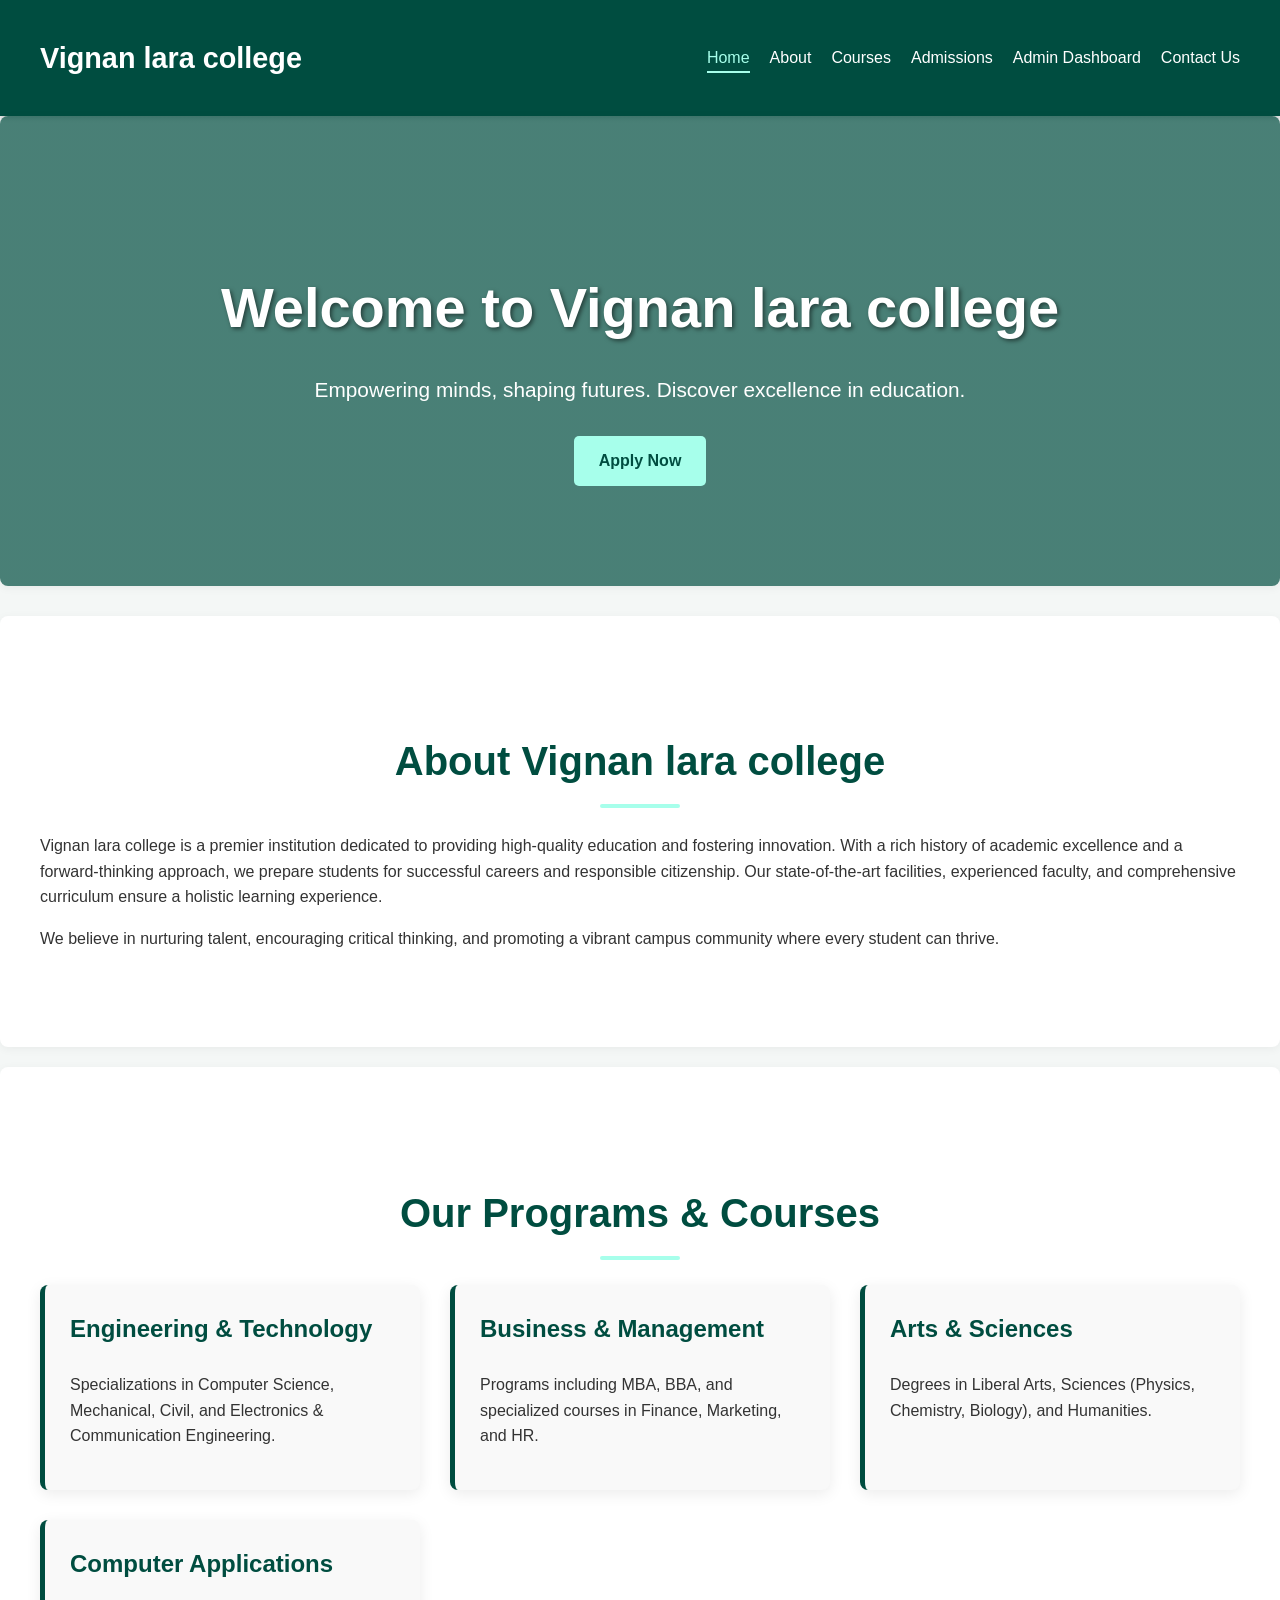
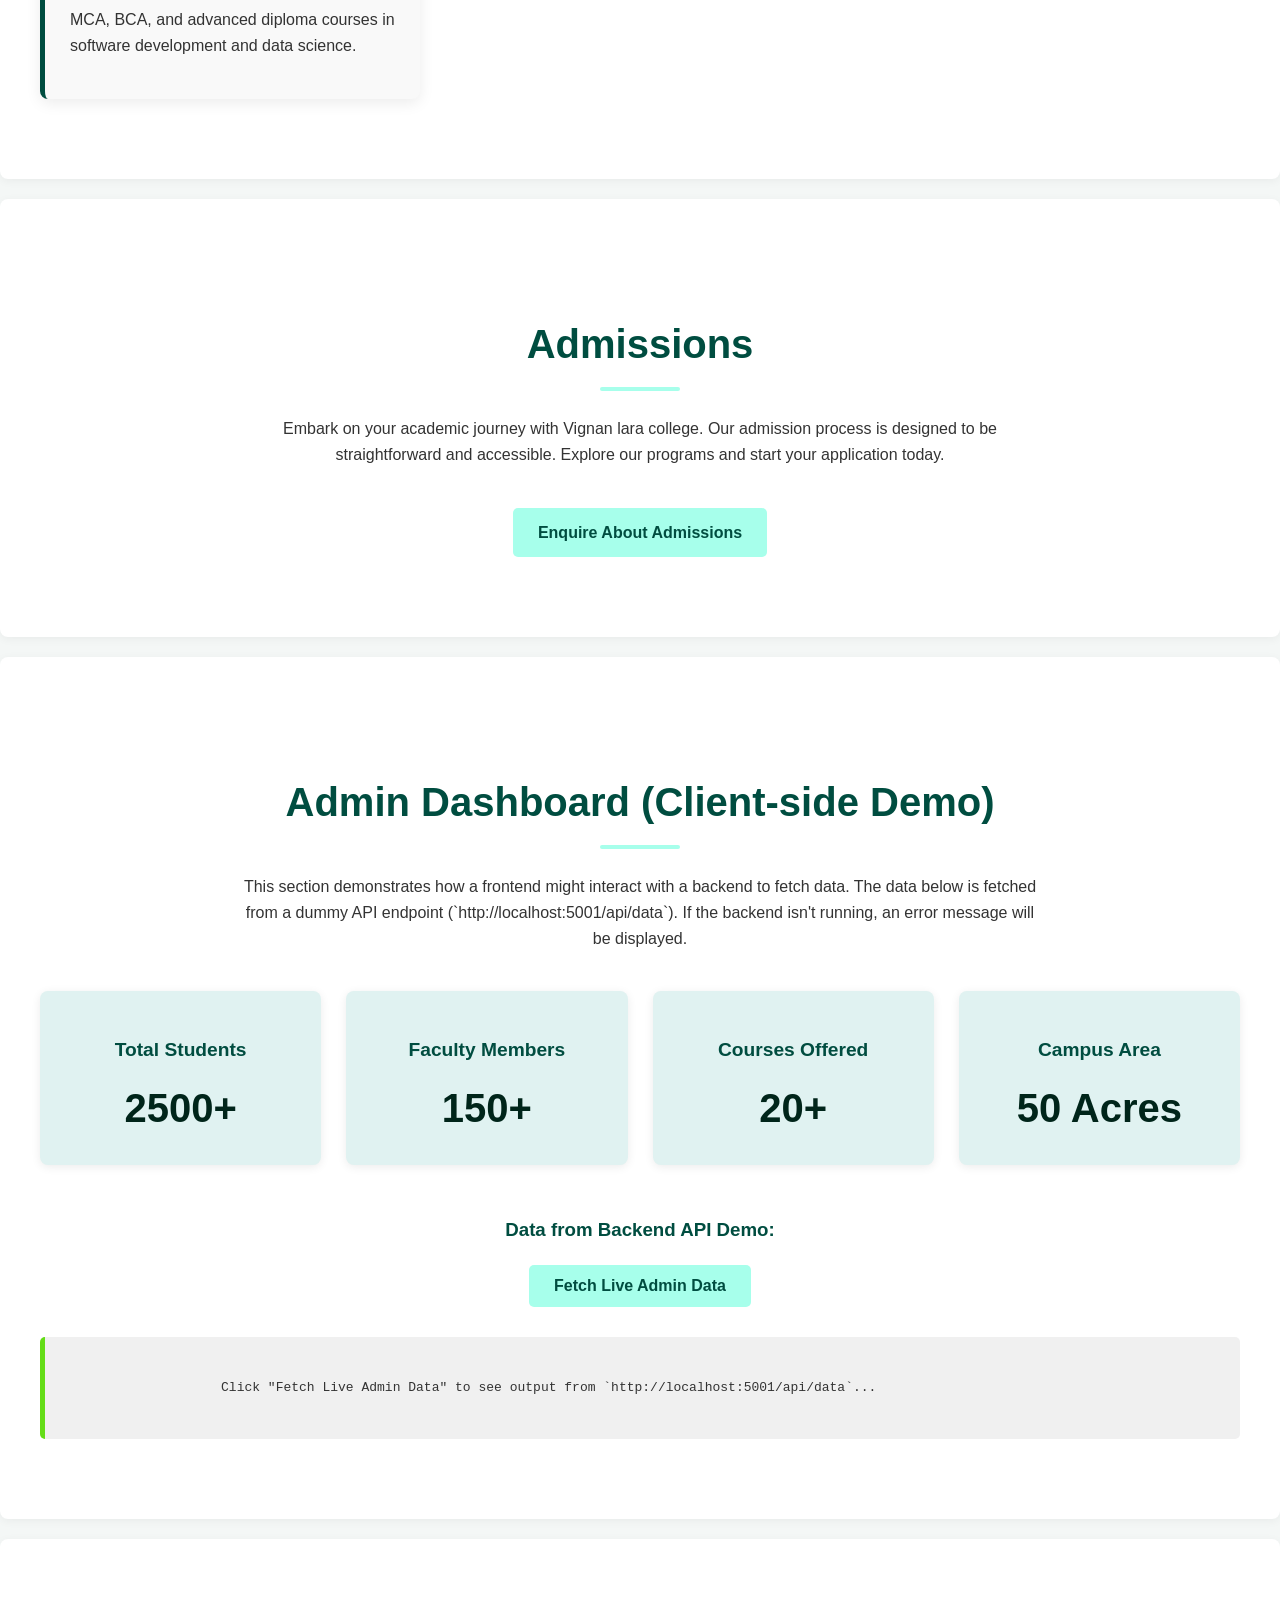
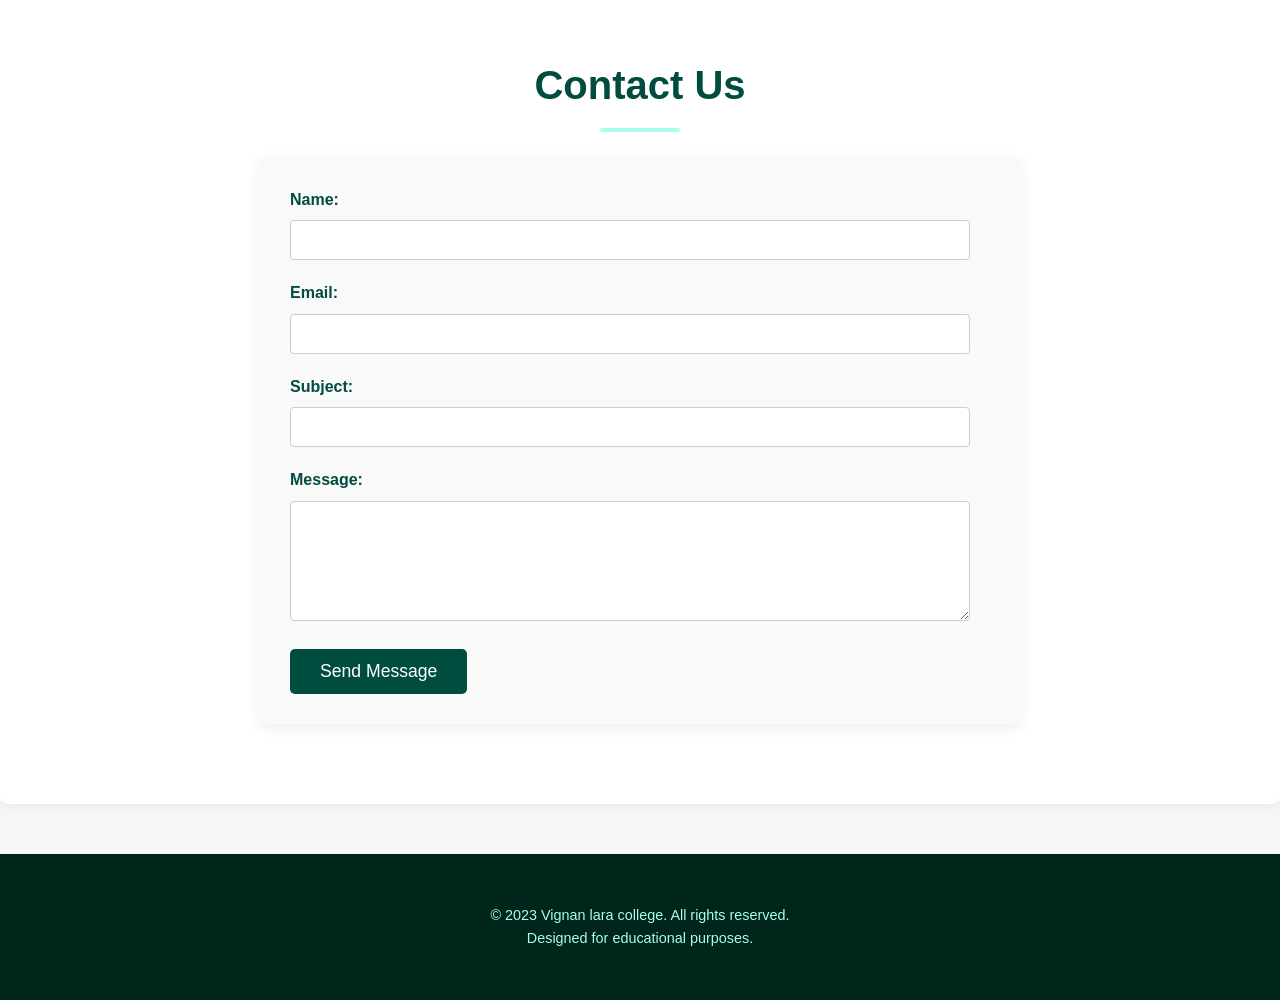
==== commit 1405ebe7: "Initial commit from NovaForge" ====
--- a/index.html
+++ b/index.html
@@ -3,359 +3,317 @@
 <head>
     <meta charset="UTF-8">
     <meta name="viewport" content="width=device-width, initial-scale=1.0">
-    <title>Vignan lara college - Your Future Starts Here</title>
-    <link rel="icon" href="data:image/svg+xml,%3Csvg xmlns='http://www.w3.org/2000/svg' viewBox='0 0 100 100'%3E%3Ctext x='50%25' y='50%25' font-size='80' text-anchor='middle' dominant-baseline='central'%3E🎓%3C/text%3E%3C/svg%3E" type="image/svg+xml">
+    <title>Vignan lara college</title>
     <style>
-        /* Basic Reset & Global Styles */
-        :root {
-            --primary-color: #0056b3;
-            --secondary-color: #007bff;
-            --dark-color: #343a40;
-            --light-color: #f8f9fa;
-            --white-color: #ffffff;
-            --text-color: #333;
-            --border-radius: 5px;
-            --transition-speed: 0.3s ease;
-        }
-
+        /* Basic Reset & Body Styling */
         body {
             font-family: 'Segoe UI', Tahoma, Geneva, Verdana, sans-serif;
             margin: 0;
             padding: 0;
-            box-sizing: border-box;
+            background-color: #f4f7f6;
+            color: #333;
             line-height: 1.6;
-            color: var(--text-color);
-            background-color: var(--light-color);
-            scroll-behavior: smooth;
-        }
-
-        *, *::before, *::after {
-            box-sizing: inherit;
-        }
-
-        a {
-            text-decoration: none;
-            color: var(--secondary-color);
-            transition: color var(--transition-speed);
-        }
-
-        a:hover {
-            color: var(--primary-color);
-        }
-
-        ul {
-            list-style: none;
-            padding: 0;
-            margin: 0;
-        }
-
-        h1, h2, h3, h4, h5, h6 {
-            color: var(--dark-color);
-            margin-bottom: 0.5em;
-        }
-
+        }
+
+        /* Container for content */
         .container {
             max-width: 1200px;
             margin: 0 auto;
-            padding: 0 15px;
-        }
-
-        .section-padding {
-            padding: 80px 0;
-        }
-
-        .bg-dark {
-            background-color: var(--dark-color);
-            color: var(--white-color);
-        }
-
-        .bg-light {
-            background-color: var(--white-color);
-        }
-
-        .text-white {
-            color: var(--white-color) !important;
-        }
-
-        .mt-3 { margin-top: 15px; }
-        .mt-4 { margin-top: 20px; }
-
+            padding: 20px;
+        }
 
         /* Header */
         header {
-            background-color: var(--white-color);
+            background-color: #004d40; /* Dark green */
+            color: #fff;
             padding: 15px 0;
-            box-shadow: 0 2px 5px rgba(0,0,0,0.1);
-            position: sticky;
-            top: 0;
-            z-index: 1000;
+            box-shadow: 0 2px 5px rgba(0,0,0,0.2);
         }
 
         header .container {
             display: flex;
             justify-content: space-between;
             align-items: center;
+            flex-wrap: wrap; /* Allow wrapping on smaller screens */
         }
 
         .logo {
             font-size: 1.8em;
+            font-weight: bold;
+            color: #fff;
+            text-decoration: none;
+            margin-right: 20px;
+        }
+
+        nav ul {
+            list-style: none;
             margin: 0;
-        }
-
-        .logo a {
-            color: var(--primary-color);
-            font-weight: bold;
-        }
-
-        nav ul {
+            padding: 0;
             display: flex;
+            flex-wrap: wrap;
         }
 
         nav ul li {
-            margin-left: 25px;
+            margin-left: 20px;
         }
 
         nav ul li a {
-            color: var(--dark-color);
+            color: #fff;
+            text-decoration: none;
             font-weight: 500;
-            transition: color var(--transition-speed);
             padding: 5px 0;
+            transition: color 0.3s ease, border-bottom 0.3s ease;
         }
 
         nav ul li a:hover,
         nav ul li a.active {
-            color: var(--secondary-color);
-        }
-
-        .admin-link {
-            background-color: var(--primary-color);
-            color: var(--white-color) !important;
-            padding: 8px 15px;
-            border-radius: var(--border-radius);
-            transition: background-color var(--transition-speed);
-        }
-
-        .admin-link:hover {
-            background-color: var(--secondary-color);
+            color: #a7ffeb; /* Light teal */
+            border-bottom: 2px solid #a7ffeb;
         }
 
         /* Hero Section */
-        #hero {
-            background: linear-gradient(rgba(0, 0, 0, 0.6), rgba(0, 0, 0, 0.6)), url('https://via.placeholder.com/1600x600/0056b3/ffffff?text=Vignan+lara+college+Campus') no-repeat center center/cover;
-            color: var(--white-color);
+        .hero {
+            background: linear-gradient(rgba(0, 77, 64, 0.7), rgba(0, 77, 64, 0.7)), url('https://via.placeholder.com/1500x500/004d40/a7ffeb?text=Vignan+College+Campus') no-repeat center center/cover;
+            color: #fff;
             text-align: center;
-            padding: 150px 0;
-            display: flex;
-            align-items: center;
-            justify-content: center;
-            min-height: 60vh;
-        }
-
-        #hero h2 {
+            padding: 100px 20px;
+            margin-bottom: 30px;
+        }
+
+        .hero h1 {
             font-size: 3.5em;
-            margin-bottom: 10px;
-            color: var(--white-color);
-        }
-
-        #hero p {
-            font-size: 1.5em;
+            margin-bottom: 15px;
+            text-shadow: 2px 2px 4px rgba(0,0,0,0.5);
+        }
+
+        .hero p {
+            font-size: 1.3em;
             margin-bottom: 30px;
-            opacity: 0.9;
+            max-width: 800px;
+            margin-left: auto;
+            margin-right: auto;
         }
 
         .btn {
             display: inline-block;
-            background-color: var(--secondary-color);
-            color: var(--white-color);
-            padding: 12px 30px;
-            border-radius: var(--border-radius);
+            background-color: #a7ffeb; /* Light teal */
+            color: #004d40; /* Dark green */
+            padding: 12px 25px;
+            border-radius: 5px;
+            text-decoration: none;
             font-weight: bold;
-            transition: background-color var(--transition-speed);
+            transition: background-color 0.3s ease, color 0.3s ease;
             border: none;
             cursor: pointer;
             font-size: 1em;
         }
 
         .btn:hover {
-            background-color: var(--primary-color);
-        }
-
-        /* About & Features Sections */
-        #about h3, #features h3, #data-demo h3, #contact h3 {
+            background-color: #64dd17; /* Lime green */
+            color: #00251a;
+        }
+
+        /* General Section Styling */
+        section {
+            padding: 60px 0;
+            margin-bottom: 20px;
+            background-color: #fff;
+            border-radius: 8px;
+            box-shadow: 0 2px 10px rgba(0,0,0,0.05);
+        }
+
+        section h2 {
+            font-size: 2.5em;
+            color: #004d40;
             text-align: center;
-            font-size: 2.5em;
             margin-bottom: 40px;
-            color: var(--primary-color);
-        }
-
-        #about p {
-            font-size: 1.1em;
-            text-align: center;
-            max-width: 800px;
-            margin: 0 auto 20px auto;
-        }
-
-        .feature-grid {
+            position: relative;
+        }
+        section h2::after {
+            content: '';
+            position: absolute;
+            left: 50%;
+            bottom: -15px;
+            transform: translateX(-50%);
+            width: 80px;
+            height: 4px;
+            background-color: #a7ffeb;
+            border-radius: 2px;
+        }
+
+
+        /* Courses Section */
+        .courses-grid {
             display: grid;
-            grid-template-columns: repeat(auto-fit, minmax(280px, 1fr));
+            grid-template-columns: repeat(auto-fit, minmax(300px, 1fr));
             gap: 30px;
             margin-top: 40px;
         }
 
-        .feature-card {
-            background-color: var(--light-color);
+        .course-card {
+            background-color: #f9f9f9;
+            border-left: 5px solid #004d40;
+            padding: 25px;
+            border-radius: 8px;
+            box-shadow: 0 4px 15px rgba(0,0,0,0.08);
+            transition: transform 0.3s ease, box-shadow 0.3s ease;
+        }
+
+        .course-card:hover {
+            transform: translateY(-5px);
+            box-shadow: 0 8px 20px rgba(0,0,0,0.12);
+        }
+
+        .course-card h3 {
+            color: #004d40;
+            margin-top: 0;
+            font-size: 1.5em;
+        }
+
+        /* Admin Dashboard Section */
+        .admin-dashboard-stats {
+            display: grid;
+            grid-template-columns: repeat(auto-fit, minmax(250px, 1fr));
+            gap: 25px;
+            margin-top: 40px;
+        }
+
+        .stat-card {
+            background-color: #e0f2f1; /* Lighter teal */
+            padding: 25px;
+            border-radius: 8px;
+            text-align: center;
+            box-shadow: 0 2px 10px rgba(0,0,0,0.08);
+        }
+
+        .stat-card h3 {
+            color: #004d40;
+            font-size: 1.2em;
+            margin-bottom: 10px;
+        }
+
+        .stat-card p {
+            font-size: 2.5em;
+            font-weight: bold;
+            color: #00251a;
+            margin: 0;
+        }
+
+        #admin-data-output {
+            margin-top: 30px;
+            padding: 20px;
+            background-color: #f0f0f0;
+            border-left: 5px solid #64dd17;
+            border-radius: 5px;
+            font-family: monospace;
+            white-space: pre-wrap;
+        }
+
+        /* Contact Form */
+        .contact-form-container {
+            max-width: 700px;
+            margin: 0 auto;
             padding: 30px;
-            border-radius: var(--border-radius);
+            background-color: #f9f9f9;
+            border-radius: 8px;
             box-shadow: 0 4px 15px rgba(0,0,0,0.08);
-            text-align: center;
-            transition: transform var(--transition-speed), box-shadow var(--transition-speed);
-        }
-
-        .feature-card:hover {
-            transform: translateY(-5px);
-            box-shadow: 0 6px 20px rgba(0,0,0,0.12);
-        }
-
-        .feature-card h4 {
-            color: var(--primary-color);
-            font-size: 1.4em;
-            margin-bottom: 10px;
-        }
-
-        .feature-card p {
-            color: #555;
-            font-size: 0.95em;
-        }
-
-        /* Data Demo Section */
-        #data-demo h4 {
-            color: var(--primary-color);
-            margin-top: 30px;
-            margin-bottom: 15px;
-        }
-
-        .data-controls {
-            background-color: var(--white-color);
-            padding: 30px;
-            border-radius: var(--border-radius);
-            box-shadow: 0 4px 15px rgba(0,0,0,0.08);
-            margin-bottom: 25px;
-        }
-
-        .data-result {
+        }
+
+        .contact-form-container label {
+            display: block;
+            margin-bottom: 8px;
+            font-weight: 600;
+            color: #004d40;
+        }
+
+        .contact-form-container input[type="text"],
+        .contact-form-container input[type="email"],
+        .contact-form-container textarea {
+            width: calc(100% - 20px);
+            padding: 10px;
+            margin-bottom: 20px;
+            border: 1px solid #ccc;
+            border-radius: 4px;
+            font-size: 1em;
+            box-sizing: border-box; /* Include padding in width */
+        }
+
+        .contact-form-container textarea {
+            resize: vertical;
+            min-height: 120px;
+        }
+
+        .contact-form-container input[type="submit"] {
+            width: auto;
+            padding: 12px 30px;
+            background-color: #004d40;
+            color: #fff;
+            border: none;
+            border-radius: 5px;
+            cursor: pointer;
+            font-size: 1.1em;
+            transition: background-color 0.3s ease;
+        }
+
+        .contact-form-container input[type="submit"]:hover {
+            background-color: #00251a;
+        }
+
+        #contact-message {
             margin-top: 20px;
             padding: 15px;
-            background-color: #f0f0f0;
-            border: 1px solid #ddd;
-            border-radius: var(--border-radius);
-            font-family: monospace;
-            white-space: pre-wrap;
-            word-wrap: break-word;
-            min-height: 50px;
-        }
-        
-        /* Form Styles */
-        .form-group {
-            margin-bottom: 20px;
-        }
-
-        .form-group label {
-            display: block;
-            margin-bottom: 8px;
-            font-weight: bold;
-            color: var(--dark-color);
-        }
-
-        .form-group input[type="text"],
-        .form-group input[type="email"],
-        .form-group textarea {
-            width: 100%;
-            padding: 12px;
-            border: 1px solid #ccc;
-            border-radius: var(--border-radius);
-            font-size: 1em;
-            transition: border-color var(--transition-speed), box-shadow var(--transition-speed);
-        }
-
-        .form-group input:focus,
-        .form-group textarea:focus {
-            border-color: var(--secondary-color);
-            box-shadow: 0 0 0 3px rgba(0, 123, 255, 0.25);
-            outline: none;
-        }
-
-        textarea {
-            resize: vertical;
-        }
-
-        .contact-form {
-            max-width: 600px;
-            margin: 0 auto;
-            background-color: var(--light-color);
-            padding: 40px;
-            border-radius: var(--border-radius);
-            box-shadow: 0 4px 15px rgba(0,0,0,0.08);
+            border-radius: 5px;
+            background-color: #d4edda;
+            color: #155724;
+            border: 1px solid #c3e6cb;
+            display: none; /* Hidden by default */
         }
 
         /* Footer */
         footer {
-            background-color: var(--dark-color);
-            color: var(--white-color);
+            background-color: #00251a; /* Even darker green */
+            color: #a7ffeb;
             text-align: center;
             padding: 30px 0;
+            margin-top: 50px;
+        }
+
+        footer p {
+            margin: 0;
             font-size: 0.9em;
         }
 
-        footer p {
-            margin: 5px 0;
-        }
-
-        footer a {
-            color: var(--white-color);
-            margin: 0 10px;
-            transition: color var(--transition-speed);
-        }
-
-        footer a:hover {
-            color: var(--secondary-color);
-        }
-
-        /* Responsive Design */
+        /* Responsive Adjustments */
         @media (max-width: 768px) {
             header .container {
                 flex-direction: column;
-                text-align: center;
-            }
-
+                align-items: flex-start;
+            }
+            .logo {
+                margin-bottom: 15px;
+            }
             nav ul {
                 flex-direction: column;
-                margin-top: 15px;
-            }
-
+                align-items: flex-start;
+                width: 100%;
+            }
             nav ul li {
                 margin: 5px 0;
             }
-
-            #hero {
-                padding: 100px 0;
-            }
-            #hero h2 {
+            .hero h1 {
                 font-size: 2.5em;
             }
-            #hero p {
-                font-size: 1.2em;
-            }
-
-            .section-padding {
-                padding: 60px 0;
-            }
-
-            #about h3, #features h3, #data-demo h3, #contact h3 {
+            .hero p {
+                font-size: 1.1em;
+            }
+            section {
+                padding: 40px 0;
+            }
+            section h2 {
                 font-size: 2em;
             }
-
-            .feature-grid {
-                grid-template-columns: 1fr;
+            .contact-form-container {
+                padding: 20px;
             }
         }
     </style>
@@ -363,289 +321,220 @@
 <body>
     <header>
         <div class="container">
-            <h1 class="logo"><a href="#">Vignan lara college</a></h1>
+            <a href="#" class="logo">Vignan lara college</a>
             <nav>
                 <ul>
-                    <li><a href="#hero">Home</a></li>
+                    <li><a href="#home" class="active">Home</a></li>
                     <li><a href="#about">About</a></li>
                     <li><a href="#courses">Courses</a></li>
                     <li><a href="#admissions">Admissions</a></li>
-                    <li><a href="#faculty">Faculty</a></li>
+                    <li><a href="#admin">Admin Dashboard</a></li>
                     <li><a href="#contact">Contact Us</a></li>
-                    <li><a href="admin-dashboard.html" class="admin-link">Admin Dashboard</a></li>
                 </ul>
             </nav>
         </div>
     </header>
 
-    <section id="hero">
-        <div class="container">
-            <h2>Shape Your Future with Vignan lara college</h2>
-            <p>Empowering minds, building careers.</p>
-            <a href="#contact" class="btn">Learn More</a>
-            <a href="#admissions" class="btn" style="margin-left: 15px;">Apply Now</a>
-        </div>
-    </section>
-
-    <section id="about" class="section-padding bg-light">
-        <div class="container">
-            <h3>Welcome to Vignan lara college</h3>
-            <p>Vignan lara college is dedicated to providing quality education and fostering an environment of innovation and academic excellence. With state-of-the-art facilities and a commitment to holistic development, we prepare students for success in a rapidly changing world. Our diverse programs, experienced faculty, and strong industry connections ensure that our graduates are well-equipped to face global challenges and contribute meaningfully to society.</p>
-        </div>
-    </section>
-
-    <section id="features" class="section-padding">
-        <div class="container">
-            <h3>Why Choose Us?</h3>
-            <div class="feature-grid">
-                <div class="feature-card">
-                    <h4>Experienced Faculty</h4>
-                    <p>Learn from dedicated professors and industry experts who are passionate about teaching and research.</p>
-                </div>
-                <div class="feature-card">
-                    <h4>Modern Infrastructure</h4>
-                    <p>State-of-the-art labs, libraries, smart classrooms, and recreational facilities for a dynamic learning environment.</p>
-                </div>
-                <div class="feature-card">
-                    <h4>Strong Placements</h4>
-                    <p>Excellent track record of placing students in top multinational companies and leading organizations.</p>
-                </div>
-                <div class="feature-card">
-                    <h4>Holistic Development</h4>
-                    <p>Focus on overall personality development, leadership skills, and extracurricular activities for well-rounded growth.</p>
+    <main>
+        <section id="home" class="hero">
+            <h1>Welcome to Vignan lara college</h1>
+            <p>Empowering minds, shaping futures. Discover excellence in education.</p>
+            <a href="#admissions" class="btn">Apply Now</a>
+        </section>
+
+        <section id="about">
+            <div class="container">
+                <h2>About Vignan lara college</h2>
+                <p>Vignan lara college is a premier institution dedicated to providing high-quality education and fostering innovation. With a rich history of academic excellence and a forward-thinking approach, we prepare students for successful careers and responsible citizenship. Our state-of-the-art facilities, experienced faculty, and comprehensive curriculum ensure a holistic learning experience.</p>
+                <p>We believe in nurturing talent, encouraging critical thinking, and promoting a vibrant campus community where every student can thrive.</p>
+            </div>
+        </section>
+
+        <section id="courses">
+            <div class="container">
+                <h2>Our Programs & Courses</h2>
+                <div class="courses-grid">
+                    <div class="course-card">
+                        <h3>Engineering & Technology</h3>
+                        <p>Specializations in Computer Science, Mechanical, Civil, and Electronics & Communication Engineering.</p>
+                    </div>
+                    <div class="course-card">
+                        <h3>Business & Management</h3>
+                        <p>Programs including MBA, BBA, and specialized courses in Finance, Marketing, and HR.</p>
+                    </div>
+                    <div class="course-card">
+                        <h3>Arts & Sciences</h3>
+                        <p>Degrees in Liberal Arts, Sciences (Physics, Chemistry, Biology), and Humanities.</p>
+                    </div>
+                    <div class="course-card">
+                        <h3>Computer Applications</h3>
+                        <p>MCA, BCA, and advanced diploma courses in software development and data science.</p>
+                    </div>
                 </div>
             </div>
-        </div>
-    </section>
-
-    <section id="data-demo" class="section-padding bg-light">
+        </section>
+
+        <section id="admissions">
+            <div class="container">
+                <h2>Admissions</h2>
+                <p style="text-align: center; max-width: 800px; margin: 0 auto 40px auto;">Embark on your academic journey with Vignan lara college. Our admission process is designed to be straightforward and accessible. Explore our programs and start your application today.</p>
+                <div style="text-align: center;">
+                    <a href="#contact" class="btn">Enquire About Admissions</a>
+                </div>
+            </div>
+        </section>
+
+        <section id="admin">
+            <div class="container">
+                <h2>Admin Dashboard (Client-side Demo)</h2>
+                <p style="text-align: center; max-width: 800px; margin: 0 auto 40px auto;">This section demonstrates how a frontend might interact with a backend to fetch data. The data below is fetched from a dummy API endpoint (`http://localhost:5001/api/data`). If the backend isn't running, an error message will be displayed.</p>
+
+                <div class="admin-dashboard-stats">
+                    <div class="stat-card">
+                        <h3>Total Students</h3>
+                        <p>2500+</p>
+                    </div>
+                    <div class="stat-card">
+                        <h3>Faculty Members</h3>
+                        <p>150+</p>
+                    </div>
+                    <div class="stat-card">
+                        <h3>Courses Offered</h3>
+                        <p>20+</p>
+                    </div>
+                    <div class="stat-card">
+                        <h3>Campus Area</h3>
+                        <p>50 Acres</p>
+                    </div>
+                </div>
+
+                <h3 style="text-align: center; margin-top: 50px; color: #004d40;">Data from Backend API Demo:</h3>
+                <button id="fetchAdminDataBtn" class="btn" style="display: block; margin: 20px auto;">Fetch Live Admin Data</button>
+                <div id="admin-data-output">
+                    Click "Fetch Live Admin Data" to see output from `http://localhost:5001/api/data`...
+                </div>
+            </div>
+        </section>
+
+        <section id="contact">
+            <div class="container">
+                <h2>Contact Us</h2>
+                <div class="contact-form-container">
+                    <form id="contactForm">
+                        <label for="name">Name:</label>
+                        <input type="text" id="name" name="name" required>
+
+                        <label for="email">Email:</label>
+                        <input type="email" id="email" name="email" required>
+
+                        <label for="subject">Subject:</label>
+                        <input type="text" id="subject" name="subject" required>
+
+                        <label for="message">Message:</label>
+                        <textarea id="message" name="message" required></textarea>
+
+                        <input type="submit" value="Send Message">
+                    </form>
+                    <div id="contact-message"></div>
+                </div>
+            </div>
+        </section>
+    </main>
+
+    <footer>
         <div class="container">
-            <h3>Full-Stack Data Demo (Frontend Only)</h3>
-            <p>This section simulates interaction with a backend API at <code>http://localhost:5001/api/data</code>. If the backend is not running, the JavaScript will gracefully handle the network error and display an appropriate message, demonstrating robustness.</p>
-            
-            <div class="data-controls">
-                <h4>Fetch Data (GET Request)</h4>
-                <p>Click the button below to attempt fetching data from the backend.</p>
-                <button id="fetchDataBtn" class="btn">Fetch Data</button>
-                <div id="getDataResult" class="data-result"></div>
-            </div>
-
-            <div class="data-controls mt-4">
-                <h4>Post Data (POST Request)</h4>
-                <p>Enter some text and click 'Post Data' to simulate sending data to the backend.</p>
-                <form id="postDataForm">
-                    <div class="form-group">
-                        <label for="postDataItem">Data to Send:</label>
-                        <input type="text" id="postDataItem" name="item" placeholder="e.g., Student Inquiry" required>
-                    </div>
-                    <button type="submit" class="btn">Post Data</button>
-                </form>
-                <div id="postDataResult" class="data-result"></div>
-            </div>
-        </div>
-    </section>
-
-    <!-- Placeholder Sections for Navigation -->
-    <section id="courses" class="section-padding" style="display: none;"></section>
-    <section id="admissions" class="section-padding" style="display: none;"></section>
-    <section id="faculty" class="section-padding" style="display: none;"></section>
-    <!-- End Placeholder Sections -->
-
-    <section id="contact" class="section-padding bg-light">
-        <div class="container">
-            <h3>Contact Us</h3>
-            <p style="text-align: center; max-width: 700px; margin: 0 auto 20px auto;">Have questions about admissions, courses, or anything else? Feel free to reach out to us using the form below. Our team will get back to you as soon as possible.</p>
-            <form id="contactForm" class="contact-form">
-                <div class="form-group">
-                    <label for="name">Your Name:</label>
-                    <input type="text" id="name" name="name" placeholder="John Doe" required>
-                </div>
-                <div class="form-group">
-                    <label for="email">Your Email:</label>
-                    <input type="email" id="email" name="email" placeholder="john.doe@example.com" required>
-                </div>
-                <div class="form-group">
-                    <label for="subject">Subject:</label>
-                    <input type="text" id="subject" name="subject" placeholder="Inquiry about admissions">
-                </div>
-                <div class="form-group">
-                    <label for="message">Your Message:</label>
-                    <textarea id="message" name="message" rows="6" placeholder="Type your message here..." required></textarea>
-                </div>
-                <button type="submit" class="btn">Send Message</button>
-            </form>
-            <div id="contactFormMessage" class="mt-3" style="text-align: center;"></div>
-        </div>
-    </section>
-
-    <footer class="bg-dark text-white py-4">
-        <div class="container text-center">
             <p>&copy; 2023 Vignan lara college. All rights reserved.</p>
-            <p>
-                <a href="#" class="text-white">Privacy Policy</a> | 
-                <a href="#" class="text-white">Terms of Service</a> | 
-                <a href="mailto:info@vignanlaracollege.edu" class="text-white">info@vignanlaracollege.edu</a>
-            </p>
+            <p>Designed for educational purposes.</p>
         </div>
     </footer>
 
     <script>
-        document.addEventListener('DOMContentLoaded', () => {
-            // --- Data Demo Section ---
-            const fetchDataBtn = document.getElementById('fetchDataBtn');
-            const getDataResult = document.getElementById('getDataResult');
-            const postDataForm = document.getElementById('postDataForm');
-            const postDataItemInput = document.getElementById('postDataItem');
-            const postDataResult = document.getElementById('postDataResult');
-
-            // The backend URL for the demo
-            const backendUrl = 'http://localhost:5001/api/data';
-
-            // Helper function to display messages in data demo sections
-            function displayDataMessage(element, message, isError = false) {
-                element.innerHTML = message;
-                element.style.color = isError ? '#dc3545' : '#28a745'; /* Bootstrap danger/success colors */
-                element.style.borderColor = isError ? '#dc3545' : '#28a745';
-                element.style.backgroundColor = isError ? '#f8d7da' : '#d4edda';
-                element.style.padding = '15px';
-                element.style.borderRadius = 'var(--border-radius)';
-                element.style.marginTop = '15px';
-                element.style.borderStyle = 'solid';
-                element.style.borderWidth = '1px';
-            }
-
-            // GET Data functionality
-            if (fetchDataBtn) {
-                fetchDataBtn.addEventListener('click', async () => {
-                    getDataResult.innerHTML = 'Attempting to fetch data...';
-                    getDataResult.style.color = 'gray';
-                    getDataResult.style.borderColor = '#ccc';
-                    getDataResult.style.backgroundColor = '#f0f0f0';
-
-
-                    try {
-                        const response = await fetch(backendUrl);
-
-                        if (!response.ok) {
-                            // Server responded with an HTTP error status (e.g., 404, 500)
-                            const errorText = await response.text();
-                            displayDataMessage(getDataResult, 
-                                `<strong>Error ${response.status} ${response.statusText}:</strong> Could not fetch data.<br>Backend might be unavailable or returned an error.<br>Server message: ${errorText || 'No specific error message.'}`, 
-                                true
-                            );
-                            return;
-                        }
-
-                        // Successfully fetched data
-                        const data = await response.json();
-                        displayDataMessage(getDataResult, 
-                            `<strong>Data fetched successfully:</strong><pre>${JSON.stringify(data, null, 2)}</pre>`
-                        );
-
-                    } catch (error) {
-                        // Network error (e.g., backend server not running, connection refused)
-                        console.error('Network or parsing error for GET:', error);
-                        displayDataMessage(getDataResult, 
-                            `<strong>Network Error:</strong> Could not connect to the backend server at <code>${backendUrl}</code>.<br>The backend might be unavailable or offline. Error details: ${error.message}`, 
-                            true
-                        );
-                    }
-                });
-            }
-
-            // POST Data functionality
-            if (postDataForm) {
-                postDataForm.addEventListener('submit', async (event) => {
-                    event.preventDefault(); // Prevent default form submission
-
-                    const itemValue = postDataItemInput.value.trim();
-                    if (!itemValue) {
-                        displayDataMessage(postDataResult, 'Please enter some data to post.', true);
-                        return;
-                    }
-
-                    postDataResult.innerHTML = 'Attempting to post data...';
-                    postDataResult.style.color = 'gray';
-                    postDataResult.style.borderColor = '#ccc';
-                    postDataResult.style.backgroundColor = '#f0f0f0';
-
-                    try {
-                        const response = await fetch(backendUrl, {
-                            method: 'POST',
-                            headers: {
-                                'Content-Type': 'application/json',
-                            },
-                            body: JSON.stringify({ 
-                                item: itemValue, 
-                                timestamp: new Date().toISOString(),
-                                source: 'Vignan Lara College Frontend Demo'
-                            }),
-                        });
-
-                        if (!response.ok) {
-                            // Server responded with an HTTP error status
-                            const errorText = await response.text();
-                            displayDataMessage(postDataResult, 
-                                `<strong>Error ${response.status} ${response.statusText}:</strong> Could not post data.<br>Backend might be unavailable or returned an error.<br>Server message: ${errorText || 'No specific error message.'}`, 
-                                true
-                            );
-                            return;
-                        }
-
-                        // Successfully posted data
-                        const data = await response.json();
-                        displayDataMessage(postDataResult, 
-                            `<strong>Data posted successfully:</strong><br>Backend response: <pre>${JSON.stringify(data, null, 2)}</pre>`
-                        );
-                        postDataItemInput.value = ''; // Clear input field
-
-                    } catch (error) {
-                        // Network error
-                        console.error('Network or parsing error for POST:', error);
-                        displayDataMessage(postDataResult, 
-                            `<strong>Network Error:</strong> Could not connect to the backend server at <code>${backendUrl}</code>.<br>The backend might be unavailable or offline. Error details: ${error.message}`, 
-                            true
-                        );
-                    }
-                });
-            }
-
-            // --- Contact Form Section ---
-            const contactForm = document.getElementById('contactForm');
-            const contactFormMessage = document.getElementById('contactFormMessage');
-
-            if (contactForm) {
-                contactForm.addEventListener('submit', (event) => {
-                    event.preventDefault(); // Prevent actual form submission to a backend
-
-                    const name = document.getElementById('name').value.trim();
-                    const email = document.getElementById('email').value.trim();
-                    const message = document.getElementById('message').value.trim();
-
-                    // Basic client-side validation
-                    if (name && email && message) {
-                        contactFormMessage.innerHTML = 'Thank you for your message! We have received your inquiry and will get back to you soon.';
-                        contactFormMessage.style.color = '#28a745'; /* Success green */
-                        contactFormMessage.style.backgroundColor = '#d4edda';
-                        contactFormMessage.style.border = '1px solid #28a745';
-                        contactFormMessage.style.padding = '15px';
-                        contactFormMessage.style.borderRadius = 'var(--border-radius)';
-                        contactFormMessage.style.display = 'block'; // Make sure it's visible
-
-                        // Simulate form submission by clearing inputs
-                        contactForm.reset();
-                    } else {
-                        contactFormMessage.innerHTML = 'Please fill in all required fields (Name, Email, and Message) before sending.';
-                        contactFormMessage.style.color = '#dc3545'; /* Danger red */
-                        contactFormMessage.style.backgroundColor = '#f8d7da';
-                        contactFormMessage.style.border = '1px solid #dc3545';
-                        contactFormMessage.style.padding = '15px';
-                        contactFormMessage.style.borderRadius = 'var(--border-radius)';
-                        contactFormMessage.style.display = 'block'; // Make sure it's visible
-                    }
-                });
-            }
+        // Smooth scrolling for navigation links and active class highlighting
+        document.querySelectorAll('nav a[href^="#"]').forEach(anchor => {
+            anchor.addEventListener('click', function (e) {
+                e.preventDefault();
+
+                const targetId = this.getAttribute('href');
+                const targetElement = document.querySelector(targetId);
+
+                if (targetElement) {
+                    targetElement.scrollIntoView({
+                        behavior: 'smooth'
+                    });
+
+                    // Update active class
+                    document.querySelectorAll('nav a').forEach(link => link.classList.remove('active'));
+                    this.classList.add('active');
+                }
+            });
         });
+
+        // Contact Form Submission Handling
+        const contactForm = document.getElementById('contactForm');
+        const contactMessage = document.getElementById('contact-message');
+
+        if (contactForm) {
+            contactForm.addEventListener('submit', function (e) {
+                e.preventDefault(); // Prevent actual form submission
+
+                // In a real full-stack app, you would send this data to your backend
+                // using fetch or XMLHttpRequest. For this demo, we just simulate success.
+                console.log('Contact Form Submitted:');
+                const formData = new FormData(contactForm);
+                const data = {};
+                for (let [key, value] of formData.entries()) {
+                    data[key] = value;
+                }
+                console.log(data);
+
+                contactMessage.style.display = 'block';
+                contactMessage.style.backgroundColor = '#d4edda';
+                contactMessage.style.color = '#155724';
+                contactMessage.style.borderColor = '#c3e6cb';
+                contactMessage.textContent = 'Thank you for your message! We will get back to you soon.';
+                contactForm.reset(); // Clear the form
+
+                // Hide message after a few seconds
+                setTimeout(() => {
+                    contactMessage.style.display = 'none';
+                }, 5000);
+            });
+        }
+
+
+        // Admin Dashboard Data Fetch Demo
+        const fetchAdminDataBtn = document.getElementById('fetchAdminDataBtn');
+        const adminDataOutput = document.getElementById('admin-data-output');
+        const apiUrl = 'http://localhost:5001/api/data'; // Backend endpoint
+
+        if (fetchAdminDataBtn && adminDataOutput) {
+            fetchAdminDataBtn.addEventListener('click', fetchData);
+        }
+
+        async function fetchData() {
+            adminDataOutput.textContent = 'Fetching data from backend...';
+            try {
+                const response = await fetch(apiUrl);
+                if (!response.ok) {
+                    // Check for HTTP errors (e.g., 404, 500)
+                    throw new Error(`HTTP error! Status: ${response.status}`);
+                }
+                const data = await response.json();
+                adminDataOutput.style.backgroundColor = '#e6ffe6'; /* Light green for success */
+                adminDataOutput.style.borderColor = '#4CAF50';
+                adminDataOutput.textContent = `Successfully fetched data:\n${JSON.stringify(data, null, 2)}`;
+                console.log('Fetched data:', data);
+            } catch (error) {
+                // Handle network errors (e.g., server not running, connection refused)
+                // or JSON parsing errors, or HTTP errors from !response.ok
+                console.error('Error fetching admin data:', error);
+                adminDataOutput.style.backgroundColor = '#ffe0e0'; /* Light red for error */
+                adminDataOutput.style.borderColor = '#f44336';
+                adminDataOutput.textContent = `Error: Could not connect to backend or fetch data.\n`;
+                adminDataOutput.textContent += `Please ensure your backend server is running at ${apiUrl}.\n`;
+                adminDataOutput.textContent += `(Error details: ${error.message})`;
+            }
+        }
     </script>
 </body>
 </html>
